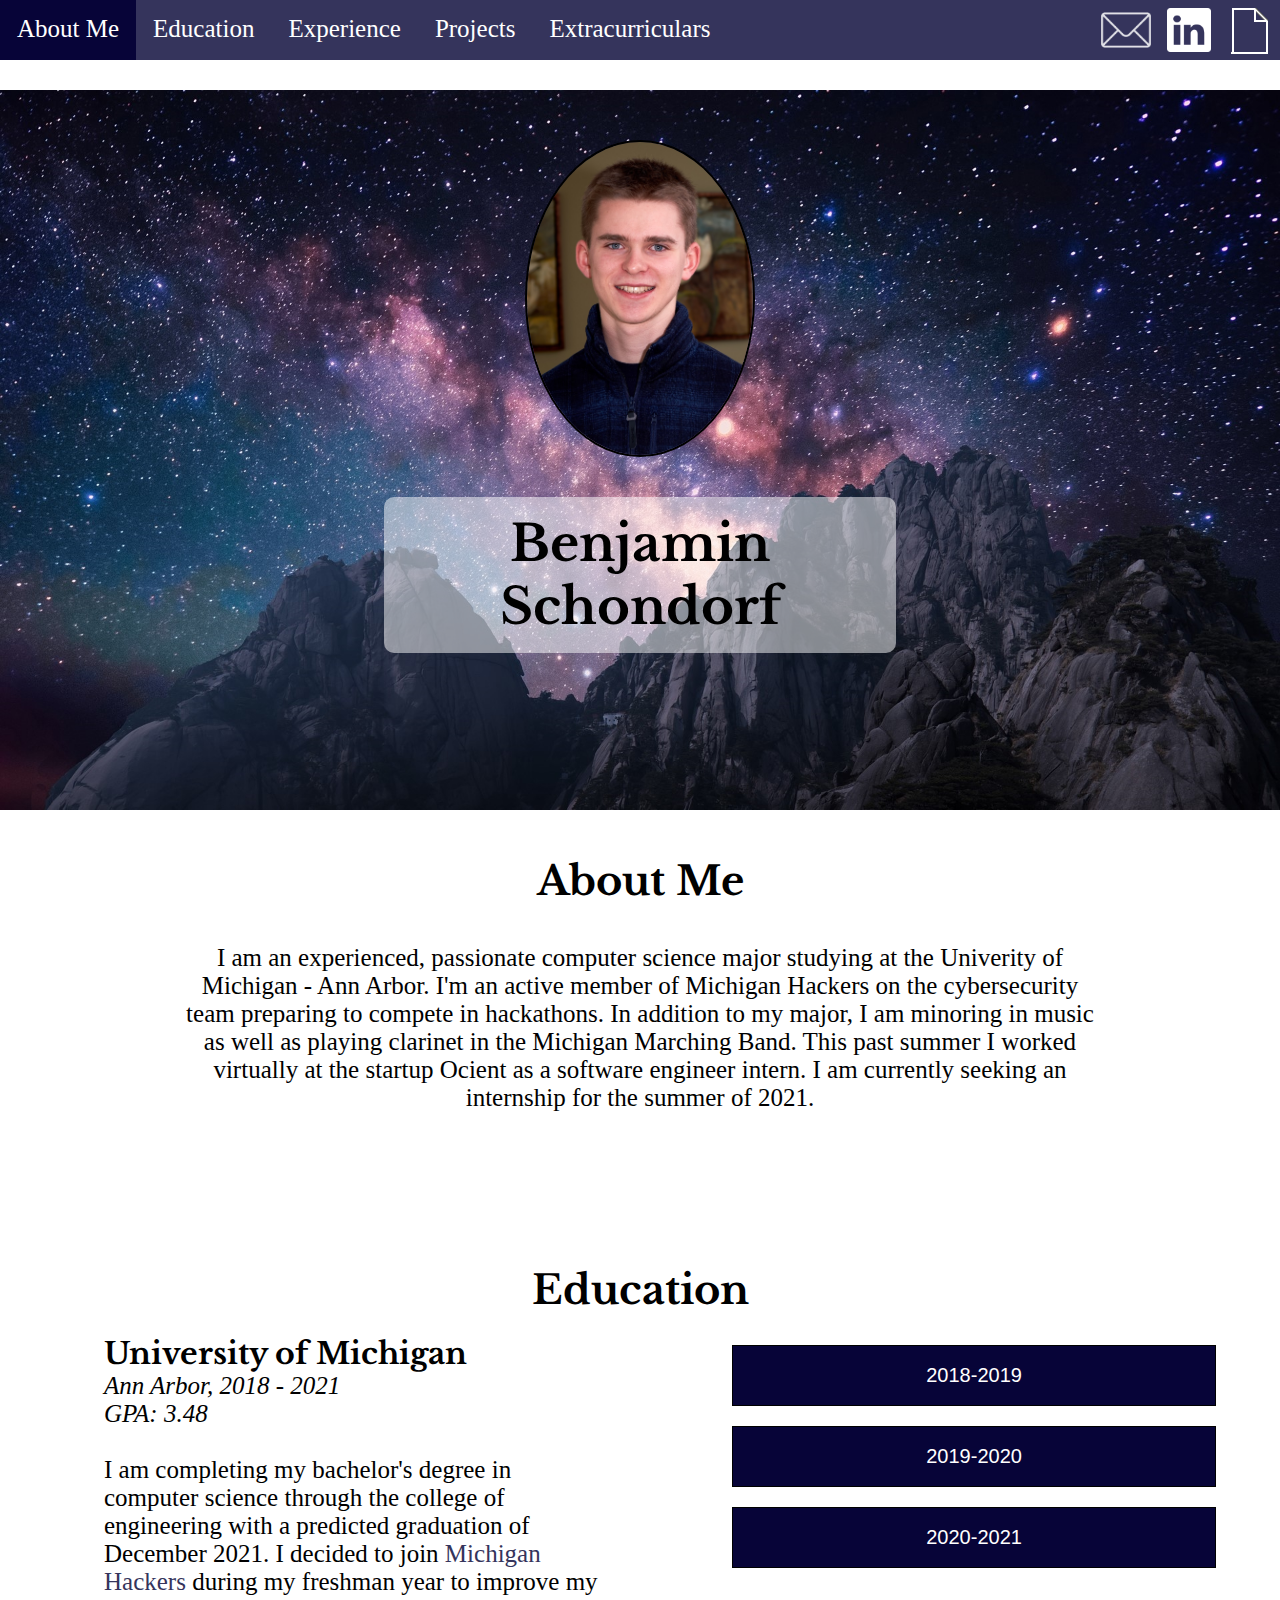
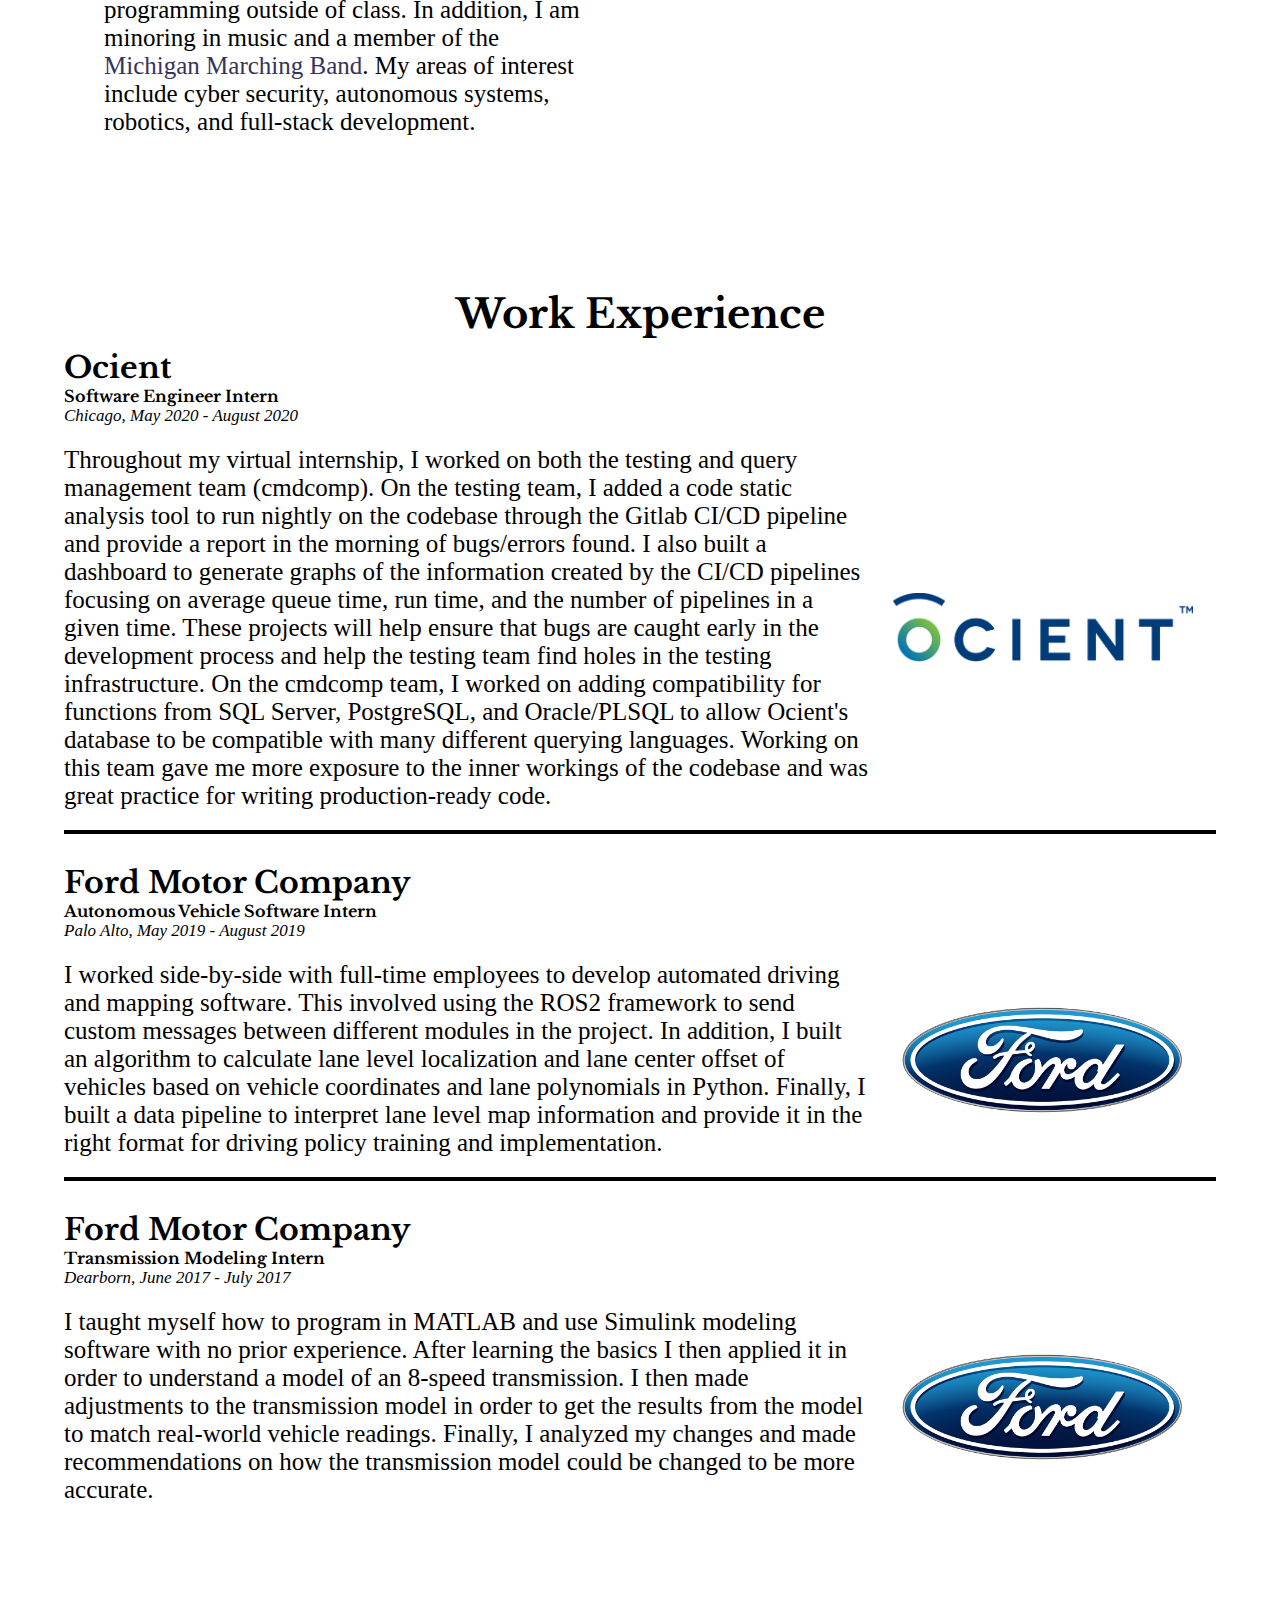
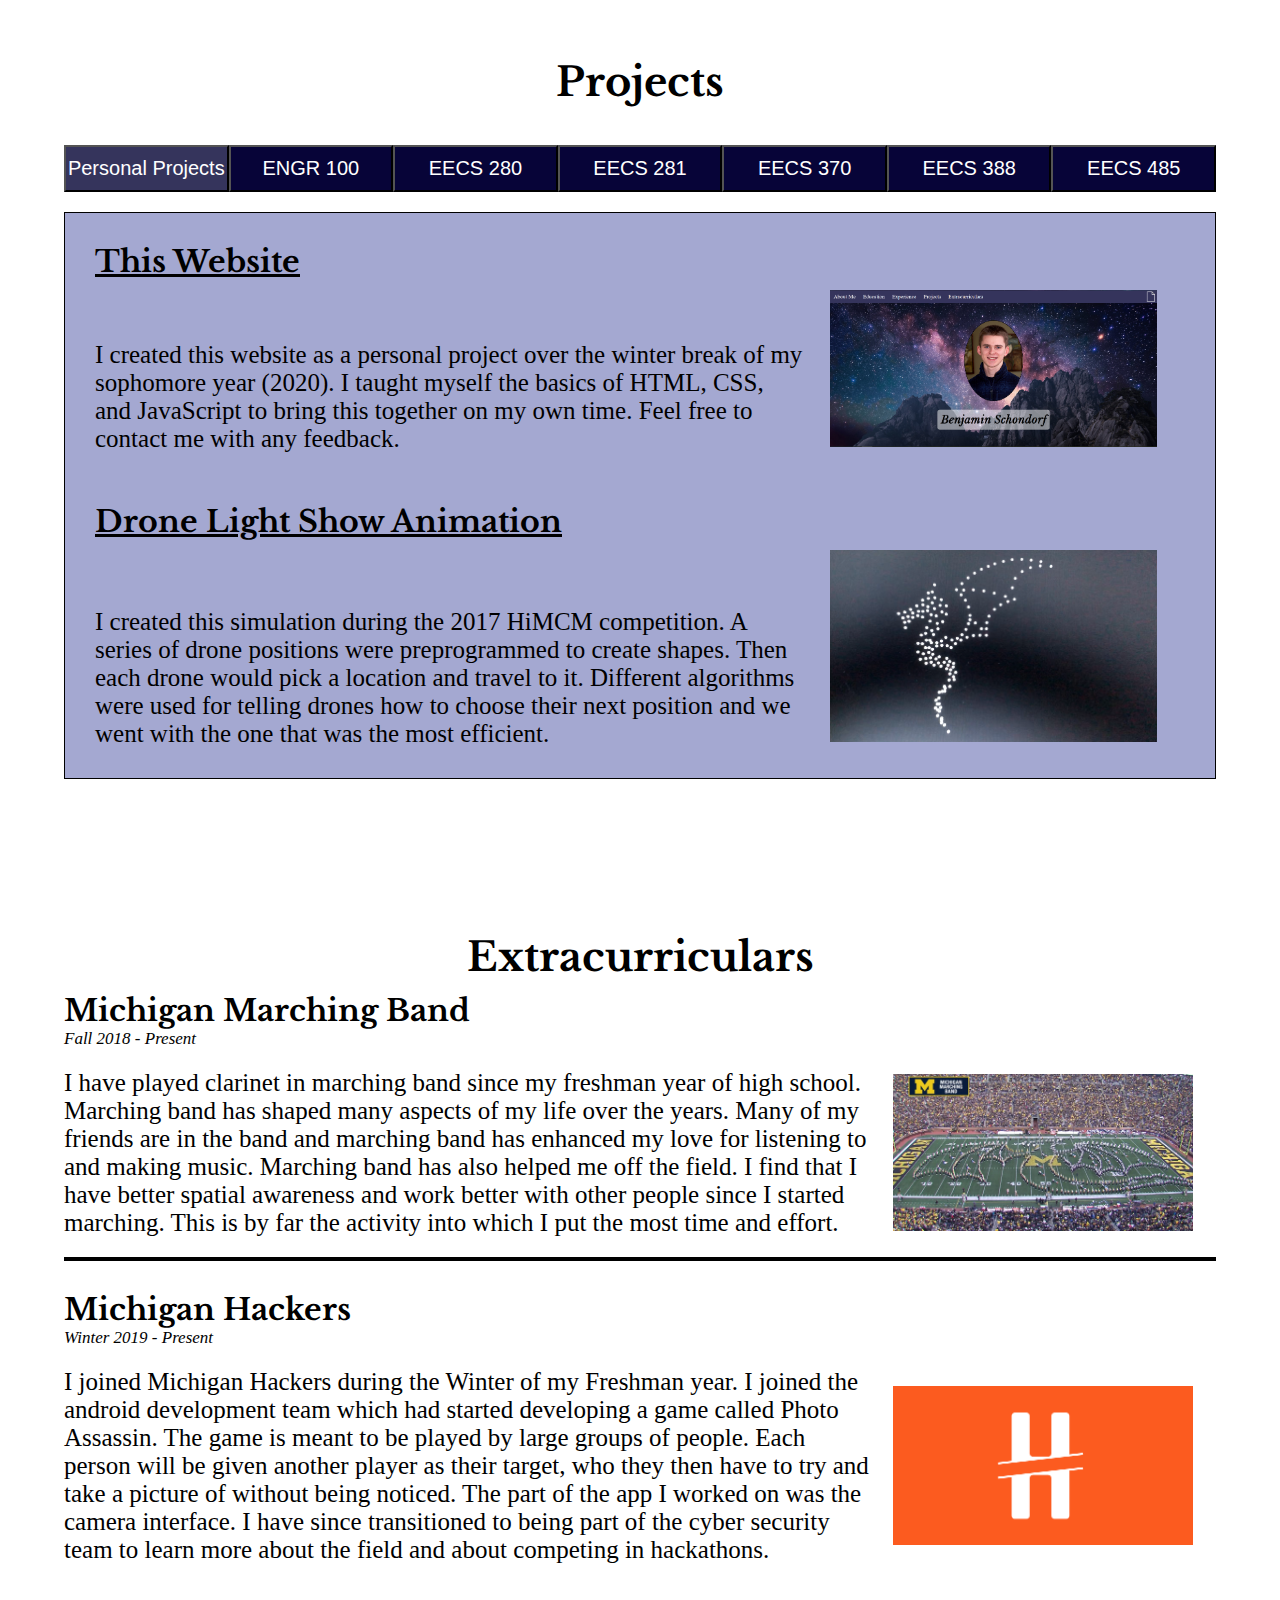
==== index.html @ 4678fe5a "Website as of 2/8/21" ====
<!DOCTYPE html>
<html>

<head>
    <meta charset="utf-8">
    <title>Benjamin Schondorf</title>
    <link rel="stylesheet" href="style1.css">
</head>

<body>
    <ul class="navbar">
        <a class="tab" href="#aboutme">About Me</a>
        <a class="tab" href="#education">Education</li>
        <a class="tab" href="#experience">Experience</a>
        <a class="tab" href="#projects">Projects</a>
        <a class="tab" href="#extracurriculars">Extracurriculars</a>
        <a href="resources/Resume Winter 2020.pdf">
            <img id="resume" class="tab" src="resources/paper_icon_white.png" alt="resume">
        </a>
        <a href="https://www.linkedin.com/in/benjamin-schondorf/">
            <img id="linkedin" class="tab" src="resources/linkedin_logo.png" alt="LinkedIn">
        </a>
        <a href="mailto:benschondorf@gmail.com">
            <img id="email" class="tab" src="resources/email_logo.png" alt="Email">
        </a>
    </ul>

    <div class="header">
        <img class="headshot" src="resources/headshot1.jpg" alt="headshot">
        <h1 class="name"> Benjamin Schondorf </h1>
    </div>

    <a name="aboutme"></a>
    <div class="content">
        <div class="aboutme">
            <h1>About Me</h1>
            <br>
            <p>
                I am an experienced, passionate computer science major studying at the Univerity of Michigan - Ann Arbor. I'm an active member of Michigan Hackers on the cybersecurity team preparing to compete in hackathons. In addition to my major, I am minoring in
                music as well as playing clarinet in the Michigan Marching Band. This past summer I worked virtually at the startup Ocient as a software engineer intern. I am currently seeking an internship for the summer of 2021.
            </p>
        </div>
    </div>

    <a name="education"></a>
    <div class="content">
        <div class="education">
            <h1>Education</h1>

            <div class="edu_split left">
                <div class="school">
                    <div class="school_header">
                        <h2>University of Michigan</h2>
                        <div class="school_info">
                            <i>Ann Arbor, 2018 - 2021</i><br>
                            <i>GPA: 3.48</i>
                        </div>
                    </div>
                    <br>
                    <p>
                        I am completing my bachelor's degree in computer science through the college of engineering with a predicted graduation of December 2021. I decided to join <a class="text_link" href="#extracurriculars">Michigan Hackers</a> during
                        my freshman year to improve my programming outside of class. In addition, I am minoring in music and a member of the <a class="text_link" href="#extracurriculars">Michigan Marching Band</a>. My areas of interest include cyber security,
                        autonomous systems, robotics, and full-stack development.
                    </p>
                </div>
            </div>

            <div class="edu_split right">
                <button class="collapsible_vert" style="margin-top: 0;" onclick="openProject(event, '2018-2019', 'collapsible_vert', 'school_dropdown')">2018-2019</button>
                <div class=" school_dropdown" id="2018-2019">
                    <div class="subtitle" style="margin-top: 0;">
                        Fall 2018
                    </div>

                    <ul class="bullets">
                        <li>Self-Driving Cars, Drones, and Beyond: An Intro to Autonomous Electronic Systems (ENGR 100) </li>
                        <li>Differential Equations (Math 216)</li>
                        <li>General Physics I (PHYSICS 140)</li>
                        <li>Campus Band (ENS 346)</li>
                        <li>Marching Band (ENS 348)</li>
                    </ul>

                    <div class="subtitle">
                        Winter 2019
                    </div>

                    <ul class="bullets">
                        <li>Introduction to Computer and Programming (ENGR 101)</li>
                        <li>General Chemistry (CHEM 130)</li>
                        <li>Discrete Mathematics (EECS 203)</li>
                        <li>The History of the Arab-Israeli Conflict (HISTORY 244)</li>
                        <li>Entrepreneurship Hour (ENTR 407)</li>
                    </ul>

                </div>

                <button class="collapsible_vert" onclick="openProject(event, '2019-2020', 'collapsible_vert', 'school_dropdown')">2019-2020</button>
                <div class="school_dropdown" id="2019-2020">
                    <div class="subtitle" style="margin-top: 0;">
                        Fall 2019
                    </div>

                    <ul class="bullets">
                        <li>Programming and Intro Data Structures (EECS 280)</li>
                        <li>Entrepreneurship Hour (ENTR 407)</li>
                        <li>General Physics II (PHYSICS 240)</li>
                        <li>Introduction to Statistics and Data Analysis (STATS 250)</li>
                        <li>Marching Band (ENS 348)</li>
                    </ul>
                    <br>
                    <div class="subtitle">
                        Winter 2020
                    </div>

                    <ul class="bullets">
                        <li>Data Structures and Algorithms (EECS 281)</li>
                        <li>Introduction to Computer Organization (EECS 370)</li>
                        <li>Technical Communications (TCHNCLCM 300) </li>
                        <li>History of Music (MUSICOL 346)</li>
                        <li>Campus Band (ENS 346)</li>
                    </ul>

                </div>

                <button class="collapsible_vert" onclick="openProject(event, '2020-2021', 'collapsible_vert', 'school_dropdown')">2020-2021</button>
                <div class="school_dropdown" id="2020-2021">
                    <div class="subtitle" style="margin-top: 0;">
                        Fall 2020
                    </div>

                    <ul class="bullets">
                        <li>Foundations of Computer Science (EECS 376)</li>
                        <li>Introduction to Computer Security (EECS 388)</li>
                        <li>Web Systems (EECS 485)</li>
                        <li>Linear Algebra (MATH 214)</li>
                    </ul>
                    <br>
                    <div class="subtitle">
                        Winter 2021
                    </div>

                    <ul class="bullets">
                        <li>Software Engineering (EECS 481)</li>
                        <li>Introduction to Operating Systems (EECS 482)</li>
                        <li>Introduction to Statistical Computing (STATS 306)</li>
                        <li>Contemporary Moral Problems (PHIL 355)</li>
                    </ul>

                </div>
            </div>
        </div>
    </div>

    <a name="experience"></a>
    <div class="content">
        <div class="experience">
            <h1>Work Experience</h1>
        </div>

        <div class="exp_section" style="margin-top: 0px;">
            <div class="exp_heading">
                <h2>Ocient</h2>
                <h3>Software Engineer Intern</h3>
                <div class="location"><i>Chicago, May 2020 - August 2020</i></div>
            </div>
            <div class="exp_body">
                <div class="exp_split left">
                    Throughout my virtual internship, I worked on both the testing and query management team (cmdcomp). On the testing team, I added a code static analysis tool to run nightly on the codebase through the Gitlab CI/CD pipeline and provide a report in the morning
                    of bugs/errors found. I also built a dashboard to generate graphs of the information created by the CI/CD pipelines focusing on average queue time, run time, and the number of pipelines in a given time. These projects will help ensure
                    that bugs are caught early in the development process and help the testing team find holes in the testing infrastructure. On the cmdcomp team, I worked on adding compatibility for functions from SQL Server, PostgreSQL, and Oracle/PLSQL
                    to allow Ocient's database to be compatible with many different querying languages. Working on this team gave me more exposure to the inner workings of the codebase and was great practice for writing production-ready code.
                </div>
                <div class="exp_split right">
                    <img class="logo" src="resources/Ocient-logo.png" alt="Ocient Logo">
                </div>
            </div>
        </div>

        <div class="line"></div>

        <div class="exp_section">
            <div class="exp_heading">
                <h2>Ford Motor Company</h2>
                <h3>Autonomous Vehicle Software Intern</h3>
                <div class="location"><i>Palo Alto, May 2019 - August 2019</i></div>
            </div>
            <div class="exp_body">
                <div class="exp_split left">
                    I worked side-by-side with full-time employees to develop automated driving and mapping software. This involved using the ROS2 framework to send custom messages between different modules in the project. In addition, I built an algorithm to calculate
                    lane level localization and lane center offset of vehicles based on vehicle coordinates and lane polynomials in Python. Finally, I built a data pipeline to interpret lane level map information and provide it in the right format for
                    driving policy training and implementation.
                </div>
                <div class="exp_split right">
                    <img class="logo" src="resources/Ford_logo.png" alt="Ford Logo">
                </div>
            </div>
        </div>

        <div class="line"></div>

        <div class="exp_section">
            <div class="exp_heading">
                <h2>Ford Motor Company</h2>
                <h3>Transmission Modeling Intern</h3>
                <div class="location"><i>Dearborn,
                June 2017 - July 2017</i></div>
            </div>
            <div class="exp_body">
                <div class="exp_split left">
                    I taught myself how to program in MATLAB and use Simulink modeling software with no prior experience. After learning the basics I then applied it in order to understand a model of an 8-speed transmission. I then made adjustments to the transmission model in order to get the results from the model to match real-world vehicle readings. Finally, I analyzed my changes and made recommendations on how the transmission model could be changed to be more accurate.
                    <br>

                </div>
                <div class="exp_split right"><img class="logo" src="resources/Ford_logo.png" alt="Ford Logo"></div>
            </div>
        </div>
    </div>
    </div>
    <a name="projects"></a>
    <div class="content" style="text-align: center;">
        <div class="proj_header">
            <h1>Projects</h1>
            <br>

        </div>

        <div class="projects">
            <div class="navbar" id="proj_bar">
                <button class="collapsible_hor active" onclick="openProject(event, 'personal', 'collapsible_hor', 'proj_dropdown')">Personal Projects</button>
                <button class="collapsible_hor" onclick="openProject(event, '100', 'collapsible_hor' , 'proj_dropdown')">ENGR 100</button>
                <button class="collapsible_hor" onclick="openProject(event, '280', 'collapsible_hor' , 'proj_dropdown')">EECS 280</button>
                <button class="collapsible_hor" onclick="openProject(event, '281', 'collapsible_hor' , 'proj_dropdown')">EECS 281</button>
                <button class="collapsible_hor" onclick="openProject(event, '370', 'collapsible_hor' , 'proj_dropdown')">EECS 370</button>
                <button class="collapsible_hor" onclick="openProject(event, '388', 'collapsible_hor' , 'proj_dropdown')">EECS 388</button>
                <button class="collapsible_hor" onclick="openProject(event, '485', 'collapsible_hor' , 'proj_dropdown')">EECS 485</button>
            </div>

            <div class="proj_dropdown " id="personal" style="display: flex;">
                <div class="proj_body" style="margin-top: 0px;">
                    <div class="proj_name">
                        <h2>This Website</h2>
                    </div>

                    <div class="proj_split  left">
                        <p>
                            I created this website as a personal project over the winter break of my sophomore year (2020). I taught myself the basics of HTML, CSS, and JavaScript to bring this together on my own time. Feel free to contact me with any feedback.
                        </p>
                    </div>
                    <div class="proj_split right">
                        <img class="proj_pictures" src="resources/Home_picture.PNG" alt="Website Picture">
                    </div>
                </div>



                <div class="proj_body">
                    <h2>Drone Light Show Animation</h2>

                    <div class="proj_split  left">
                        <p>
                            I created this simulation during the 2017 HiMCM competition. A series of drone positions were preprogrammed to create shapes. Then each drone would pick a location and travel to it. Different algorithms were used for telling drones how to choose their
                            next position and we went with the one that was the most efficient.
                        </p>
                    </div>
                    <div class="proj_split right">
                        <img class="proj_pictures" src="resources/drone_animation.png" alt="Drone Simulation Picture">
                    </div>
                    <br>
                </div>
            </div>
            <div class="proj_dropdown " id="100">
                <h2 class="class_name">An Intro to Autonomous Electronic Systems</h2>
                <div class="proj_body" style="margin-top: 0px;">
                    <div class="proj_name">
                        <h2>Autonomous Drone Navigation</h2>
                    </div>
                    <div class="proj_split  left">
                        <p>
                            The main project for my ENGR 100 class which consisted of making a drone navigate through a short obstacle course autonomously. The drone used one ultrasonic and four lidar sensors. The drone came with basic obstacle avoidance which would avoid objects
                            when it got close to them. To complete the course I added filters to the sensor signals, a PID controller to the controls, and a vehicle navigation algorithm.
                        </p>
                    </div>
                    <div class="proj_split right">
                        <img class="proj_pictures" src="resources/drone_pic.JPG" alt="Drone Picture">
                    </div>
                </div>
            </div>

            <div class="proj_dropdown " id="280">
                <h2 class="class_name">Programming and Intro Data Structures</h2>
                <div class="proj_body" style="margin-top: 0px;">
                    <div class="proj_name">
                        <h2>Statistics Calculator</h2>
                    </div>
                    <div class="proj_split  left">
                        <p>
                            This project would take in a file of data values as input. Then the user would specify what part of the document they want the statistics calculated for. Finally, the program would calculate and print the statistics such as mean, median, mode, standard
                            deviation, and quartiles.
                        </p>
                    </div>
                    <div class="proj_split right">
                        <img class="proj_pictures" src="resources/statistics_picture.png" alt="Statistics Picture">
                    </div>
                </div>

                <div class="proj_body">
                    <div class="proj_name">
                        <h2>Image Resizing</h2>
                    </div>
                    <div class="proj_split  left">
                        <p>
                            The purpose of this project was to resize an inputted image to specified dimensions using a technique called seam carving. Seam carving works by finding and removing “seams” in the image that pass through the least important pixels. After having reduced
                            the image to the right dimensions, the program would save the resized versions to a new file with the dimensions in the file name.
                        </p>
                    </div>
                    <div class="proj_split right">
                        <img class="proj_pictures" src="resources/seam_carving_picture.png" alt="Seam Carving Picture">
                    </div>
                </div>

                <div class="proj_body">
                    <div class="proj_name">
                        <h2>Euchre Simulator</h2>
                    </div>
                    <div class="proj_split  left">
                        <p>
                            This project consisted of simulating a game of euchre with both computer players and human players. This included, deck shuffling, dealing, playing tricks, scoring, and the computer's strategy. Computer players used a simple strategy that didn't take
                            into account other players' cards, only taking into account the suit that was led. Human players were informed of the board state and asked for input for every decision.
                        </p>
                    </div>
                    <div class="proj_split right">
                        <img class="proj_pictures" src="resources/euchre_picture.jpg" alt="Euchre Picture">
                    </div>
                </div>

                <div class="proj_body">
                    <div class="proj_name">
                        <h2>HTTP Requests</h2>
                    </div>
                    <div class="proj_split  left">
                        <p>
                            For this project, a file containing a specific HTTP request is read into the program. Then the program interprets the request and performs the necessary action. This project focused on adding people to a queue. GET, POST, and DELETE requests were used
                            to change the queue and see who was currently waiting.
                        </p>
                    </div>
                    <div class="proj_split right">
                        <img class="proj_pictures" src="resources/http-requests.png" alt="HTTP Picture">
                    </div>
                </div>

                <div class="proj_body">
                    <div class="proj_name">
                        <h2>Post Classification</h2>
                    </div>
                    <div class="proj_split  left">
                        <p>
                            This project used machine learning methods to classify the topic questions posted in an online forum. The classification method used was a simpler version of the "Multi-Variate Bernoulli Naive Bayes Classifier". The classifier was trained using already
                            classified posts and then was used to determine the most likely topic for unclassified posts.
                        </p>
                    </div>
                    <div class="proj_split right">
                        <img class="proj_pictures" src="resources/post_classification.png" alt="Speech Classification Picture">
                    </div>
                </div>
            </div>

            <div class="proj_dropdown " id="281">
                <h2 class="class_name">Data Structures and Algorithms</h2>
                <div class="proj_body" style="margin-top: 0px;">
                    <div class="proj_name">
                        <h2>Puzzle Solver</h2>
                    </div>
                    <div class="proj_split  left">
                        <p>
                            This project is a puzzle solver in which a map is read in from a file and the program attempts to determine the moves to solve it or classify it as unsolvable. The map contains the starting position, goal, open space, walls, buttons, doors, and traps.
                            Buttons are used to unlock their corresponding door, and traps close all doors. The solver works by making a list of all possible moves and linking them together until one gets to the goal.
                        </p>
                    </div>
                    <div class="proj_split right">
                        <img class="proj_pictures" src="resources/maze_picture.jpg" alt="Maze Picture">
                    </div>
                </div>

                <div class="proj_body">
                    <div class="proj_name">
                        <h2>Stocks on Stocks on Stocks</h2>
                    </div>
                    <div class="proj_split  left">
                        <p>
                            In this project, I built a simulation of a stock market, with buyers and sellers posting orders into the market and automatically being paired when there is a match. In this simulation, orders were constrained to limit orders, and orders with earlier
                            timestamps were selected in case of a tie. Orders were read using the command line and consisted of timestamp, trader id, stock id, buy/sell intent, price limit, and quantity.
                        </p>
                    </div>
                    <div class="proj_split right">
                        <img class="proj_pictures" src="resources/Stocks-Up.jpg" alt="Stock Market Picture">
                    </div>
                </div>

                <div class="proj_body">
                    <div class="proj_name">
                        <h2>SillyQL</h2>
                    </div>
                    <div class="proj_split  left">
                        <p>
                            In this project, I built a database that could receive queries from the user, and successfully execute them in the database. This database supported the commands: CREATE, INSERT INTO, DELETE FROM, GENERATE INDEX, PRINT, JOIN, REMOVE, and QUIT. The program
                            would parse valid commands from the command line, do the corresponding operation on the database before printing out a descriptive message of its actions back to the command line.
                        </p>
                    </div>
                    <div class="proj_split right">
                        <img class="proj_pictures" src="resources/SQL-database.jpg" alt="SQL Picture">
                    </div>
                </div>

                <div class="proj_body">
                    <div class="proj_name">
                        <h2>Drone Delivery</h2>
                    </div>
                    <div class="proj_split  left">
                        <p>
                            This project was based around creating a company that handled on-campus delivery at universities using drones and is similar to the traveling salesman problem. First, coordinates are read in that specify the locations where drones can pick-up and drop-off
                            packages. Then the program figures out the fastest way to visit every location on campus once and then returning to its starting location. To solve this problem, I first generated a starting path with a Nearest Insertion algorithm.
                            Then to get closer to the best solution, I used a branch-and-bound recursive algorithm that used Prim's algorithms to determine if a branch was promising.
                        </p>
                    </div>
                    <div class="proj_split right">
                        <img class="proj_pictures" src="resources/Drone_delivery.jpeg" alt="Drone Picture">
                    </div>
                </div>
            </div>

            <div class="proj_dropdown " id="370">
                <h2 class="class_name">Introduction to Computer Organization</h2>
                <div class="proj_body" style="margin-top: 0px;">
                    <div class="proj_name">
                        <h2>LC-2K Assembler and Simulator</h2>
                    </div>
                    <div class="proj_split  left">
                        <p>
                            The project was split into three separate parts. First I built a single cycle assembler to convert LC-2K assembly code to machine code. Next, I created a program that could simulate any valid LC-2K machine code program. Finally, I wrote a program in assembly
                            that could multiply two numbers together and used the program in conjunction with the simulator.
                        </p>
                    </div>
                    <div class="proj_split right">
                        <img class="proj_pictures" src="resources/code_hiarchy_picture.jpg" alt="Code Picture">
                    </div>
                </div>

                <div class="proj_body">
                    <div class="proj_name">
                        <h2>LC-2K Assembler and Linker</h2>
                    </div>
                    <div class="proj_split  left">
                        <p>
                            The assembler part of this project builds on the one I made in project 1. I mainly added compatibility for the assembler to work with global variables and got it to output an object file that could be used by the linker in the next part of the project.
                            Once finished I then built a linker that could combine multiple object files into an executable machine code file. Finally, I wrote an assembly function that calculated combinations using recursion which was compiled with my
                            assembler and linker to be joined with a main file to be executed.
                        </p>
                    </div>
                    <div class="proj_split right">
                        <img class="proj_pictures" src="resources/linker.png" alt="Linker Picture">
                    </div>
                </div>

                <div class="proj_body">
                    <div class="proj_name">
                        <h2>LC-2K Pipeline Assembler</h2>
                    </div>
                    <div class="proj_split  left">
                        <p>
                            This project focused on modifying project 1's assembler to work as a pipeline instead of a single cycle assembler. My implementation used a class of pipeline registers that kept track of information in each stage of the pipeline between cycles. To handle
                            data hazards, I implemented internal forwarding and, to handle control hazards used a detect-and-stall method.
                        </p>
                    </div>
                    <div class="proj_split right">
                        <img class="proj_pictures" src="resources/pipeline.jpg" alt="Linker Picture">
                    </div>
                </div>

                <div class="proj_body">
                    <div class="proj_name">
                        <h2>Cache Simulator</h2>
                    </div>
                    <div class="proj_split  left">
                        <p>
                            In this project, I added onto my simulator created in project 1 to implement a cache that is used whenever there is a read or write to memory. The caches block size, the number of sets, and blocks per set where specified in the command line arguments
                            for each run of the program. This means the simulator needs to be made in such a way that it would work with any of a fully associative cache, a direct-mapping cache, or a set-associative cache.
                        </p>
                    </div>
                    <div class="proj_split right">
                        <img class="proj_pictures" src="resources/caching.png" alt="Linker Picture">
                    </div>
                </div>
            </div>

            <div class="proj_dropdown " id="388">
                <h2 class="class_name">Introduction to Computer Security</h2>
                <div class="proj_body" style="margin-top: 0px;">
                    <div class="proj_name">
                        <h2>Vulnerable Applications of Cryptography</h2>
                    </div>

                    <div class="proj_split  left">
                        <p>
                            In this project, I performed multiple different attacks inspired by problems found in many real-world implementations such as Length Extension, Hashing Collisions, Frequency Analysis, RSA Signature Forgery, and Padding Oracle Attacks. The most interesting and complex problem was writing the program to execute the Padding Oracle Attack. I was given an encrypted message along with a URL that took an encrypted message and returned it if the message was valid or specified which error occurred (invalid mac or invalid padding). Using the information from the URL's responses, I built a program to decode the encrypted message bit by bit, using a padding oracle attack.
                        </p>
                    </div>
                    <div class="proj_split right">
                        <img class="proj_pictures" src="resources/hash_collision.png" alt="hash collision image">
                    </div>
                </div>

                <div class="proj_body">
                    <h2>Attacking Insecure Website</h2>

                    <div class="proj_split  left">
                        <p>
                            This project focused on exploiting common types of vulnerabilities in insecure websites, specifically SQL injection, cross-site scripting (XSS), and cross-site request forgery (CSRF). Each attack had multiple levels of defense that needed to be broken, with each level increasing in difficulty and requiring a different approach. The website provided for the project included a login field, along with a search bar to search a database and a history bar of recent searches. The SQL injection was performed on the login part of the site and had defenses that included escaping quotes in the user input and applying a hash function to the password field. The XSS attack was executed in the search bar, and its defenses included removing the word script, common HTML tags, and some types of punctuation. The CSRF attack involved building a URL that would log the current user into an attacker's account on the insecure website when visited.
                        </p>
                    </div>
                    <div class="proj_split right">
                        <img class="proj_pictures" src="resources/sql-injection-attack.jpg" alt="sql injection image">
                    </div>
                    <br>
                </div>

                <div class="proj_body">
                    <h2>Analyzing and Attacking Networks</h2>

                    <div class="proj_split  left">
                        <p>
                            This project focused on the vulnerabilities of network communication and had three parts. The first part consisted of analyzing network traffic data in Wireshark to determine what type of devices were communicating on the network. Part two involved writing a program in Go to read network traffic data to search for IP and MAC addresses exhibiting sketchy behavior. Such behavior included sending many more SYN packets than SYN+ACK packets or sending many unsolicited ARP replies. Part three of the project was to write a program to execute a man in the middle attack in GO. This included intercepting and spoofing DNS requests to a bank server from the client towards my IP. I also acted as an HTTP proxy, relaying the client's request to the bank's server and sending responses back. The twist in the project was to intercept all credentials/cookies sent by the client, in addition to changing any money transfer request to be sent to my bank account without alerting the client.
                        </p>
                    </div>
                    <div class="proj_split right">
                        <img class="proj_pictures" src="resources/mitm_attack.jpg" alt="man in the middle attack image">
                    </div>
                    <br>
                </div>

                <div class="proj_body">
                    <h2>Control-flow Hijacking</h2>

                    <div class="proj_split  left">
                        <p>
                            In this project, I performed buffer-overflow attacks on seven vulnerable C programs. Each program required various techniques to cause the overflow, with each one increasing in difficulty. For the more advanced overflows, I had to open a bash shell as admin. Some of the defenses used by the programs include Data Execution Prevention (DEP), Address Space Layout Randomization (ASLR), and stack canaries. Some techniques I used to overcome these defenses include NOP sleds, return-to-libc, and return-oriented programming.
                        </p>
                    </div>
                    <div class="proj_split right">
                        <img class="proj_pictures" src="resources/buffer_overflow.png" alt="buffer-overflow image" style="padding-left: 80px; padding-right: 80px;">
                    </div>
                    <br>
                </div>

                <div class="proj_body">
                    <h2>Digital Forensics Analysis</h2>

                    <div class="proj_split  left">
                        <p>
                            The final and most enjoyable project in this course involved using digital forensics to look into an individual's hard drive and related websites to writing a report about whether the suspect committed a crime. To complete the project, I was responsible for finding tokens (ex. #token-ThisIsAToken) hidden in the hard drive and websites. To accomplish this task, I had to use many of the cryptographic skills I learned about in the course, include steganography, ciphers, buffer-overflow, cross-site scripting, brute force password hacking, and an understanding of the Linux environment. The most interesting part of the project involved signing a secret message with the private key found on the hard drive and sending it as a query to a server. Also, the user agent of the request had to be found in a steganographic image inside the hard drive. Solving this puzzle gave me the URL of a secret messaging board on Tor that the suspected criminal was known to use. Getting to this messaging board provided the necessary information to explain in my report which crimes the suspect had committed.
                        </p>
                    </div>
                    <div class="proj_split right">
                        <img class="proj_pictures" src="resources/digital_forensics.jpg" alt="digital forensics image">
                    </div>
                    <br>
                </div>
                
            </div>

            <div class="proj_dropdown " id="485">
                <h2 class="class_name">Web Systems</h2>
                <div class="proj_body" style="margin-top: 0px;">
                    <div class="proj_name">
                        <h2>Templated Static Site Generator</h2>
                    </div>

                    <div class="proj_split  left">
                        <p>
                            This project consisted of creating an Instagram clone with a templated static site generator. I learned how to use HTML, CSS, templates, Python, and basic shell scripts. The first part of the project involved making the HTML templates using the jinja framework. The next step was to add CSS and generate the JSON data for the templates. Finally, I used Python to retrieve data from the JSON files to populate the templates and generate the HTML to send to the client. Throughout this and future projects, shell scripts were used to compile and run all the necessary files to host the site locally.
                        </p>
                    </div>
                    <div class="proj_split right">
                        <img class="proj_pictures" src="resources/static_site_generator.png" alt="static site generator image">
                    </div>
                </div>

                <div class="proj_body">
                    <h2>Server-side Dynamic Pages</h2>

                    <div class="proj_split  left">
                        <p>
                            This project transitions the static site generator into a server-side, dynamic version of the Instagram clone. It reused the templates from the previous project and rendered them on demand when a user loads a page. New features include creating, updating, and deleting users, posts, comments, and likes. The most significant change was the introduction of Flask to handle all the server-side functionality. Flask also helped implement sessions to handle account login and connecting to an SQLite database to read/store user information.
                        </p>
                    </div>
                    <div class="proj_split right">
                        <img class="proj_pictures" src="resources/server_side.png" alt="server-side image">
                    </div>
                    <br>
                </div>

                <div class="proj_body">
                    <h2>Client-side Dynamic Pages</h2>

                    <div class="proj_split  left">
                        <p>
                            This final version of the Instagram clone implements it as a client-side dynamic page. Although many parts of the server-side version were able to be reused, a REST API and Javascript were added to handle the client-side components. When anything needed to be modified on the site, the client-side Javascript would make a call to the REST API to update the server-side database, in addition to updating the DOM. By converting the site to be client-side, I was able to implement double click to like, infinite scroll, and allow content to update without refreshing. 
                        </p>
                    </div>
                    <div class="proj_split right">
                        <img class="proj_pictures" src="resources/client_side.jpg" alt="client-side image">
                    </div>
                    <br>
                </div>

                <div class="proj_body">
                    <h2>Map Reduce</h2>

                    <div class="proj_split  left">
                        <p>
                            In this project, I implemented a map-reduce server using python. It was a single machine, multi-process, multi-threaded server that executed user-submitted MapReduce jobs. The project was split up into a Master and Workers. Each worker would receive an executable to run, input directory, and output directory from the master. After completing its task, it would send a message to the master letting it know it was available for more tasks. Also, workers continually sent heartbeat messages to the master so it would know which workers were still online. The master handled all heartbeat messages using a UDP thread and all other messages using a TCP thread. Finally, the master was responsible for reassigning jobs to other workers from workers who had failed.
                        </p>
                    </div>
                    <div class="proj_split right">
                        <img class="proj_pictures" src="resources/mapreduce.jpg" alt="MapReduce image">
                    </div>
                    <br>
                </div>

                <div class="proj_body">
                    <h2>Wikipedia Search Engine</h2>

                    <div class="proj_split  left">
                        <p>
                            In this project, I built a scalable search engine similar in design to a commercial search engine. This search engine implements reverse indexing using MapReduce and PageRank using tf-idf. To create the inverted index table, a MapReduce program was used containing multiple reduction functions. The next step was building a REST API to act as an index server. The server would load the inverted index (calculated beforehand) and PageRank (provided) into memory on startup. Then, whenever the server received a query request, it would calculate the weight score for every document relevant to the query and return them in sorted order. The final part of the project was to create a search interface to act as the front end. The search interface was a server-side dynamic page, sending queries to the index server and using the response to update the page.
                        </p>
                    </div>
                    <div class="proj_split right">
                        <img class="proj_pictures" src="resources/wiki-search-engine.jpg" alt="wikipedia search image">
                    </div>
                    <br>
                </div>
            </div>

        </div>
    </div>
    <a name="extracurriculars"></a>
    <div class="content" style="margin-bottom: 20px;">
        <div class="extracurriculars ">
            <h1>Extracurriculars</h1>
        </div>

        <div class="exp_section" style="margin-top: 0px;">
            <div class="exp_heading">
                <h2>Michigan Marching Band</h2>
                <div class="location"><i>Fall 2018 - Present</i></div>
            </div>
            <div class="exp_body">
                <div class="exp_split left">
                    I have played clarinet in marching band since my freshman year of high school. Marching band has shaped many aspects of my life over the years. Many of my friends are in the band and marching band has enhanced my love for listening to and making music.
                    Marching band has also helped me off the field. I find that I have better spatial awareness and work better with other people since I started marching. This is by far the activity into which I put the most time and effort.
                </div>
                <div class="exp_split right">
                    <img class="logo" src="resources/marching_band.jpg" alt="Marching Band Picture">
                </div>
            </div>
        </div>

        <div class="line"></div>

        <div class="exp_section">
            <div class="exp_heading">
                <h2>Michigan Hackers</h2>
                <div class="location"><i>Winter 2019 - Present</i></div>
            </div>
            <div class="exp_body">
                <div class="exp_split left">
                    I joined Michigan Hackers during the Winter of my Freshman year. I joined the android development team which had started developing a game called Photo Assassin. The game is meant to be played by large groups of people. Each person will be given another
                    player as their target, who they then have to try and take a picture of without being noticed. The part of the app I worked on was the camera interface. I have since transitioned to being part of the cyber security team to learn more
                    about the field and about competing in hackathons.
                </div>
                <div class="exp_split right">
                    <img class="logo" src="resources/michigan-hackers.png" alt="Michigan Hackers Picture">
                </div>
            </div>
        </div>
    </div>

    <script src="script.js "></script>
</body>

</html>
---- style1.css ----
@import url('https://fonts.googleapis.com/css?family=Libre+Baskerville:400i&display=swap');
    * {
        margin: 0;
        padding: 0;
        box-sizing: border-box;
	}
    
    body {
		background-image: url("resources/space_background.jpg");
		background-position: center center;
		background-repeat: no-repeat;
        background-attachment: fixed;
		background-size: 100% auto;
        font-size: 25px;
	}
    
    .header {
        padding-bottom: 80px;
    }
    
    .headshot {
        border-radius: 50%;
        border: solid black 2px;
        display: block;
        height: 18%;
        width: 18%;
        margin-top: 80px;
        margin-bottom: 40px;
        margin-left: auto;
        margin-right: auto;
    }
    
    h1 {
        font-family: 'Libre Baskerville', serif;
        font-size: 40px;
        text-align: center;
        margin-bottom: 10px;
    }
    
    h2 {
        font-family: 'Libre Baskerville', serif;
        font-size: 30px;
        width: max-content;
    }
    
    h3 {
        font-family: 'Libre Baskerville', serif;
		font-size: 16px;
		width: max-content;
    }
    
    .name {
        background: #CCC5CC;
        background: #ffffff80;
        border-radius: 10px;
        font-size: 50px;
        margin-left: auto;
        margin-right: auto;
        padding: 15px;
        width: 40%;
    }
    
    .navbar {
        list-style-type: none;
        height: min-content;
        overflow: hidden;
        background-color: #35345C;
        position: -webkit-sticky;
        /* Safari */
        position: sticky;
        z-index: 9999;
        top: 0;
    }
    
    .tab {
        float: left;
        height: 60px;
        padding: 15px 17px;
    }
    
    a.tab {
        color: white;
        text-align: center;
        display: block;
        text-decoration: none;
    }
    
    #resume {
        padding: 6px;
        float: right;
        padding-bottom: 0px;
        display: inherit;
        height: 60px;
        width: auto;
    }

    #linkedin {
        padding: 8px;
        float: right;
        display: inherit;
        height: 60px;
        width: auto;
    }

    #email {
        padding: 5px 8px;
        float: right;
        display: inherit;
        height: 60px;
        width: auto;
    }
    
    .tab:hover {
        background-color: rgb(7, 4, 56);
    }
    /* float clearing for IE6 */
    
    * html .clearfix {
        height: 1%;
        overflow: visible;
    }
    /* float clearing for IE7 */
    
    *+html .clearfix {
        min-height: 1%;
    }
    /* float clearing for everyone else */
    
    .clearfix:after {
        clear: both;
        content: ".";
        display: block;
        height: 0;
        visibility: hidden;
        font-size: 0;
    }
    
    .content {
        width: inherit;
        padding: 1% 5%;
        background-color: #CCC5CC;
        background-color: #ffffffB3;
        display: block;
        margin-top: 100px;
        padding-bottom: 40px;
        overflow: hidden;
    }
    
    .aboutme {
        margin-left: auto;
        margin-right: auto;
        width: 80%;
        text-align: center;
    }
    
    .edu_split {
        margin-top: 10px;
        width: 50%;
        height: inherit;
        float: left;
        background: inherit;
    }
    
    .edu_split.right {
        padding-left: 8%;
        margin-top: 20px;
    }
    
    .school {
        margin: 0px 40px;
    }
    
    .school_header {
        width: min-content;
    }

    .text_link{
        text-decoration: none;
        color:#35345C;
    }

    .text_link:hover{
        color: rgb(7, 4, 56); 
    }

    .collapsible_vert.active,
    .collapsible_vert:hover {
        background-color: #35345C;
    }

    .collapsible_vert {
        background-color: #070438;
        color: white;
        cursor: pointer;
        margin-top: 20px;
        padding: 18px;
        width: 100%;
        border: 1px solid black;
        text-align: center;
        outline: none;
        font-size: 20px;
    }

    .school_dropdown {
        padding: 2%;
        margin-left: inherit;
        margin-top: 10px;
        width: 100%;
        display: none;
        border: 1px solid black;
        overflow: hidden;
        background-color: #a4a8d1;
        font-size: 20px;
        display: none;
        flex-direction: column;
    }
    
    .subtitle {
        font-size: 20px;
        margin-top: 3%;
        margin-bottom: 2%;
    }
    
    .bullets {
        list-style-type: square;
        padding-left: 8%;
    }
    
    .line {
        margin: 20px 0px;
        border: 2px solid black;
    }
    
    .exp_section {
        margin-top: 30px;
    }
    
    .exp_heading {
        width: min-content;
        display: table;
    }
    
    .location {
		font-size: 17px;
		width: max-content;
    }
    
    .exp_body {
        clear: both;
		height: max-content;
		width: inherit;
		padding-top: 20px;
		display: flex;
		flex-direction: row;
    }
    
    .exp_split {
        width: 50%;
        height: inherit;
    }
    
    .exp_split.left {
		width: 70%;
    }
    
    .exp_split.right {
		width: 26%;
		margin: auto;
	}
    
    .logo {
		width: 100%;
		display: block;
    }
    
    .proj_header {
        width: 80%;
        margin: 0 auto;
    }
    
    .projects {
        display: flex;
        flex-direction: column;
    }
    
    .navbar#proj_bar {
        width: inherit;
        position: relative;
        overflow: hidden;
        display: flex;
        flex-direction: row;
        /* background: rgb(7, 4, 56);
        border: 2px solid black; */
        background: none;
        z-index: 0;
    }
    
    .collapsible_hor {
        /* float: left; */
        display: inline-block;
        margin-top: 0px;
        padding: 10px 0px;
        /* width: 250px; */
        background: rgb(7, 4, 56);
        color: white;
        cursor: pointer;
        text-align: center;
        font-size: 20px;
        flex: 1;
    }
    
    .collapsible_hor.active,
    .collapsible_hor:hover {
        background: #35345C;
    }
    
    .proj_dropdown {
        display: none;
        margin-top: 20px;
        padding: 30px;
        background: #a4a8d1;
        border: 1px solid black;
        flex-direction: column;
        flex-wrap: wrap;
        overflow: auto;
    }

    .class_name{
        text-align: center;
        margin: 0 auto 20px auto;
        font-size: 40px;
        text-decoration: underline;
    }
    
    .proj_body {
        margin-top: 50px;
        width: inherit;
        text-align: left;
    }
    
    .proj_body h2 {
        text-decoration: underline;
    }
    
    .proj_split {
        margin-top: 10px;
        display: inline-block;
    }
    
    .proj_split.left {
        width: 65%;
    }
    
    .proj_split.right {
        width: 30%;
    }
    
    .proj_pictures {
        width: 100%;
        margin-left: 20px;
        height: auto;
    }
    
    .in_progress {
        margin-top: 30px;
        text-align: center;
    }
    
    .footer {
        margin-top: 100px;
        width: inherit;
        padding: 10px 0;
        text-align: center;
        text-align: left;
        display: block;
        font-size: 15px;
        background: rgb(255, 255, 255, 0.4);
    }
    
    .inner {
        padding: 1% 5%;
        margin: 0 auto;
        font-family: 'Libre Baskerville', serif;
    }
    
    .footer_name {
        text-align: left;
    }
    
    .footer_right {
        float: right;
        text-decoration: none;
    }
    
    .link {
        text-decoration: none;
        color: black;
    }
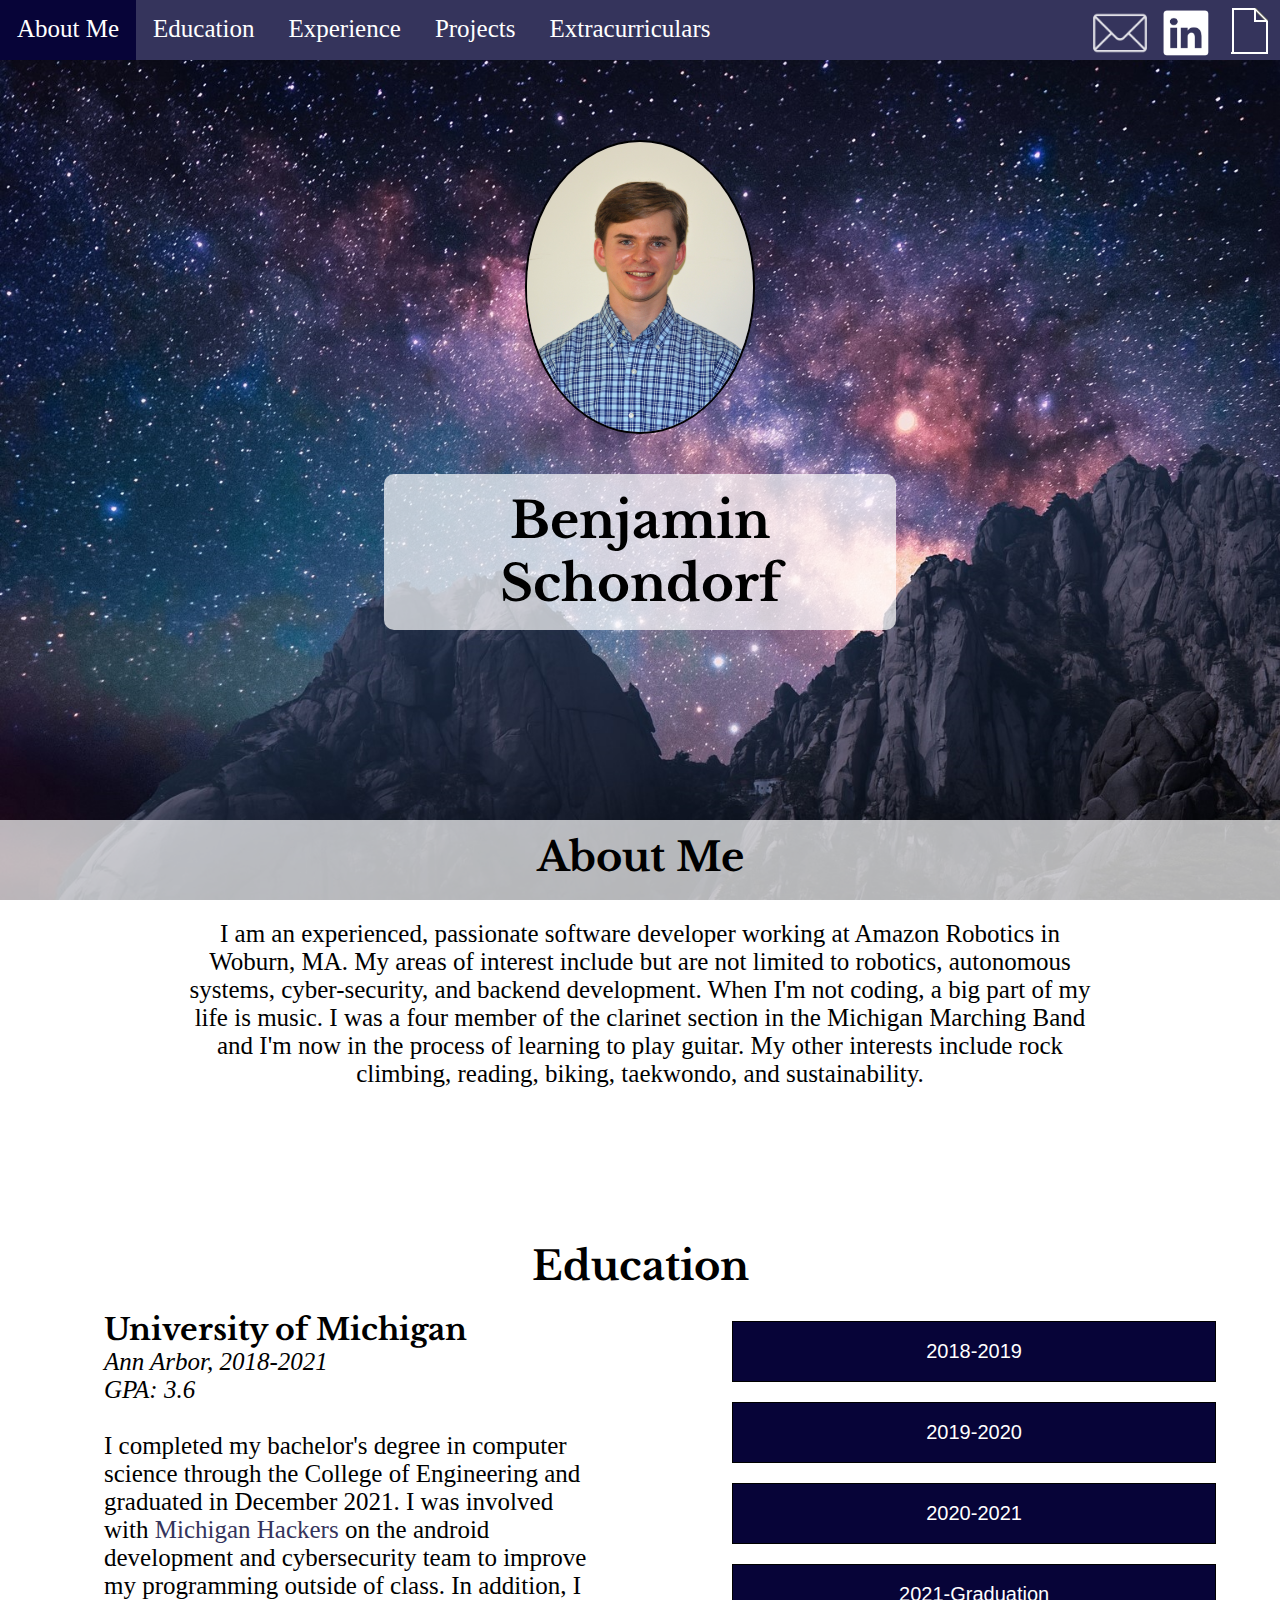
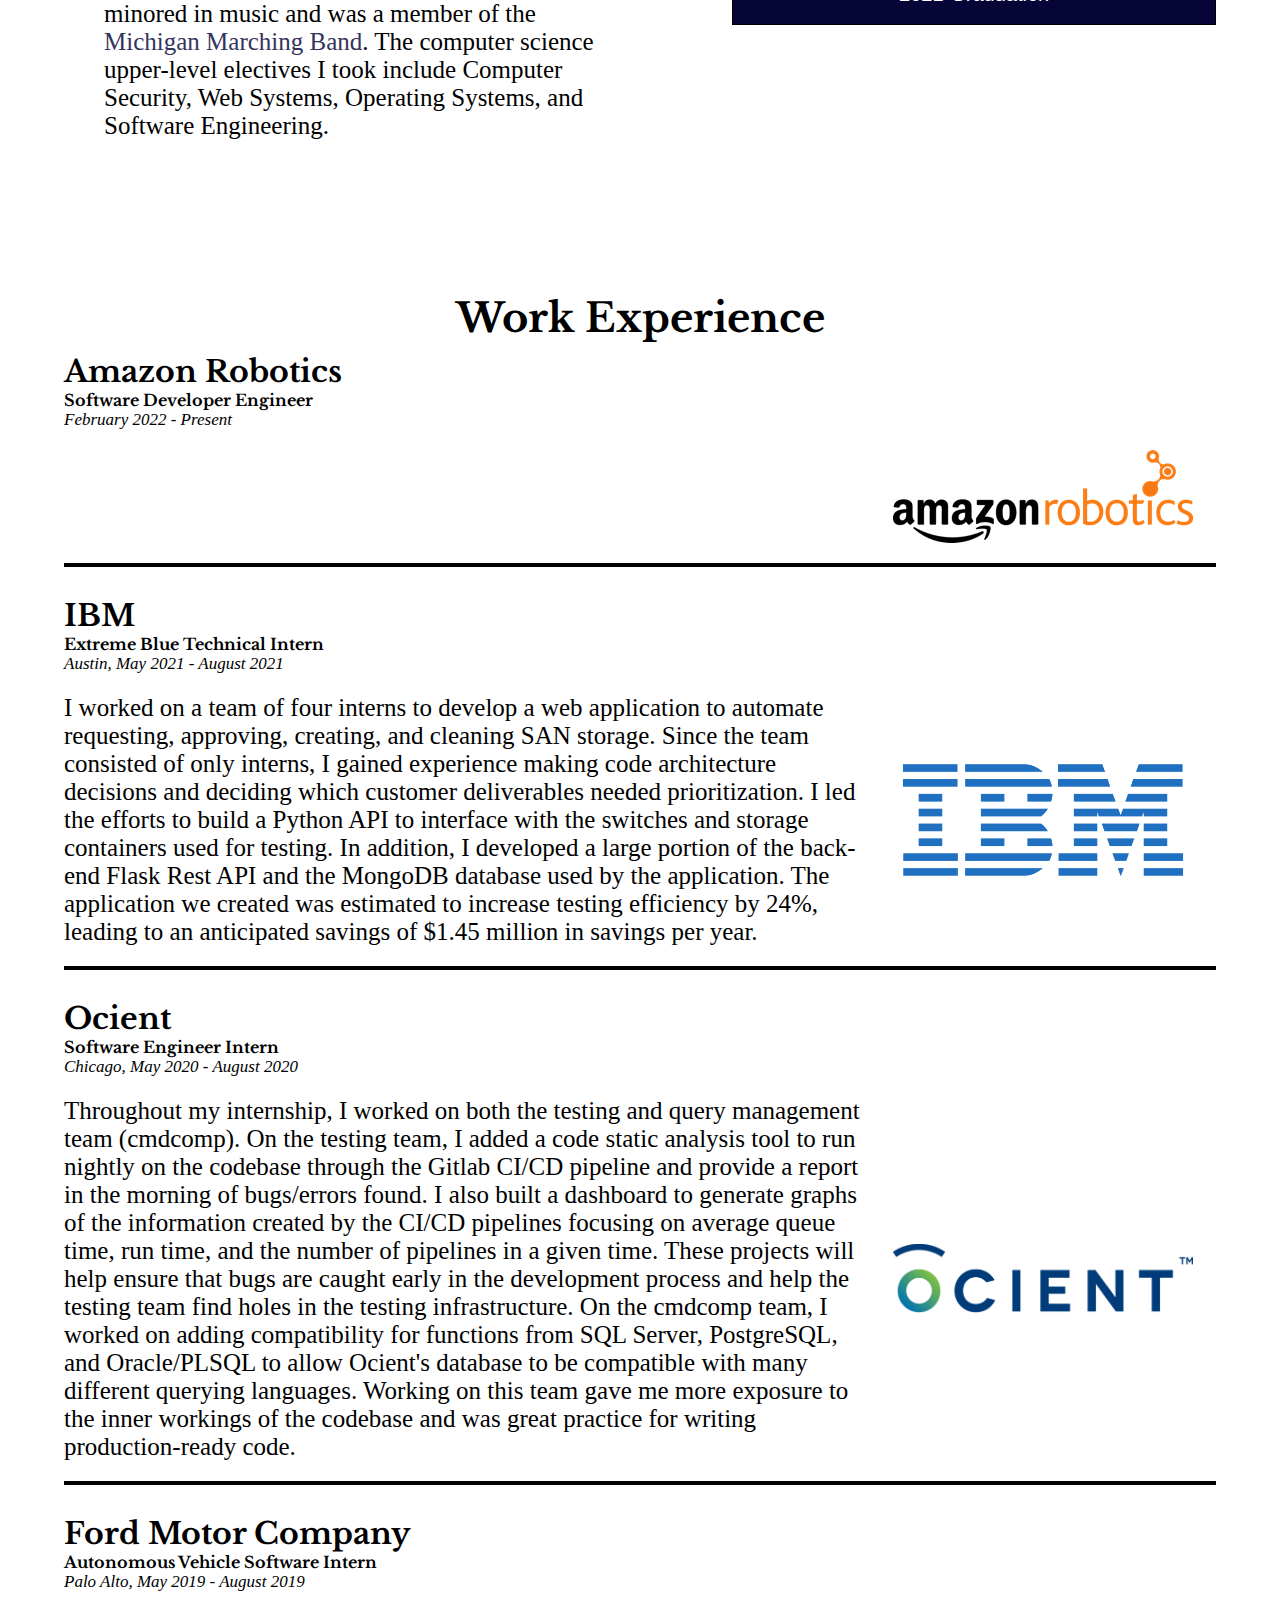
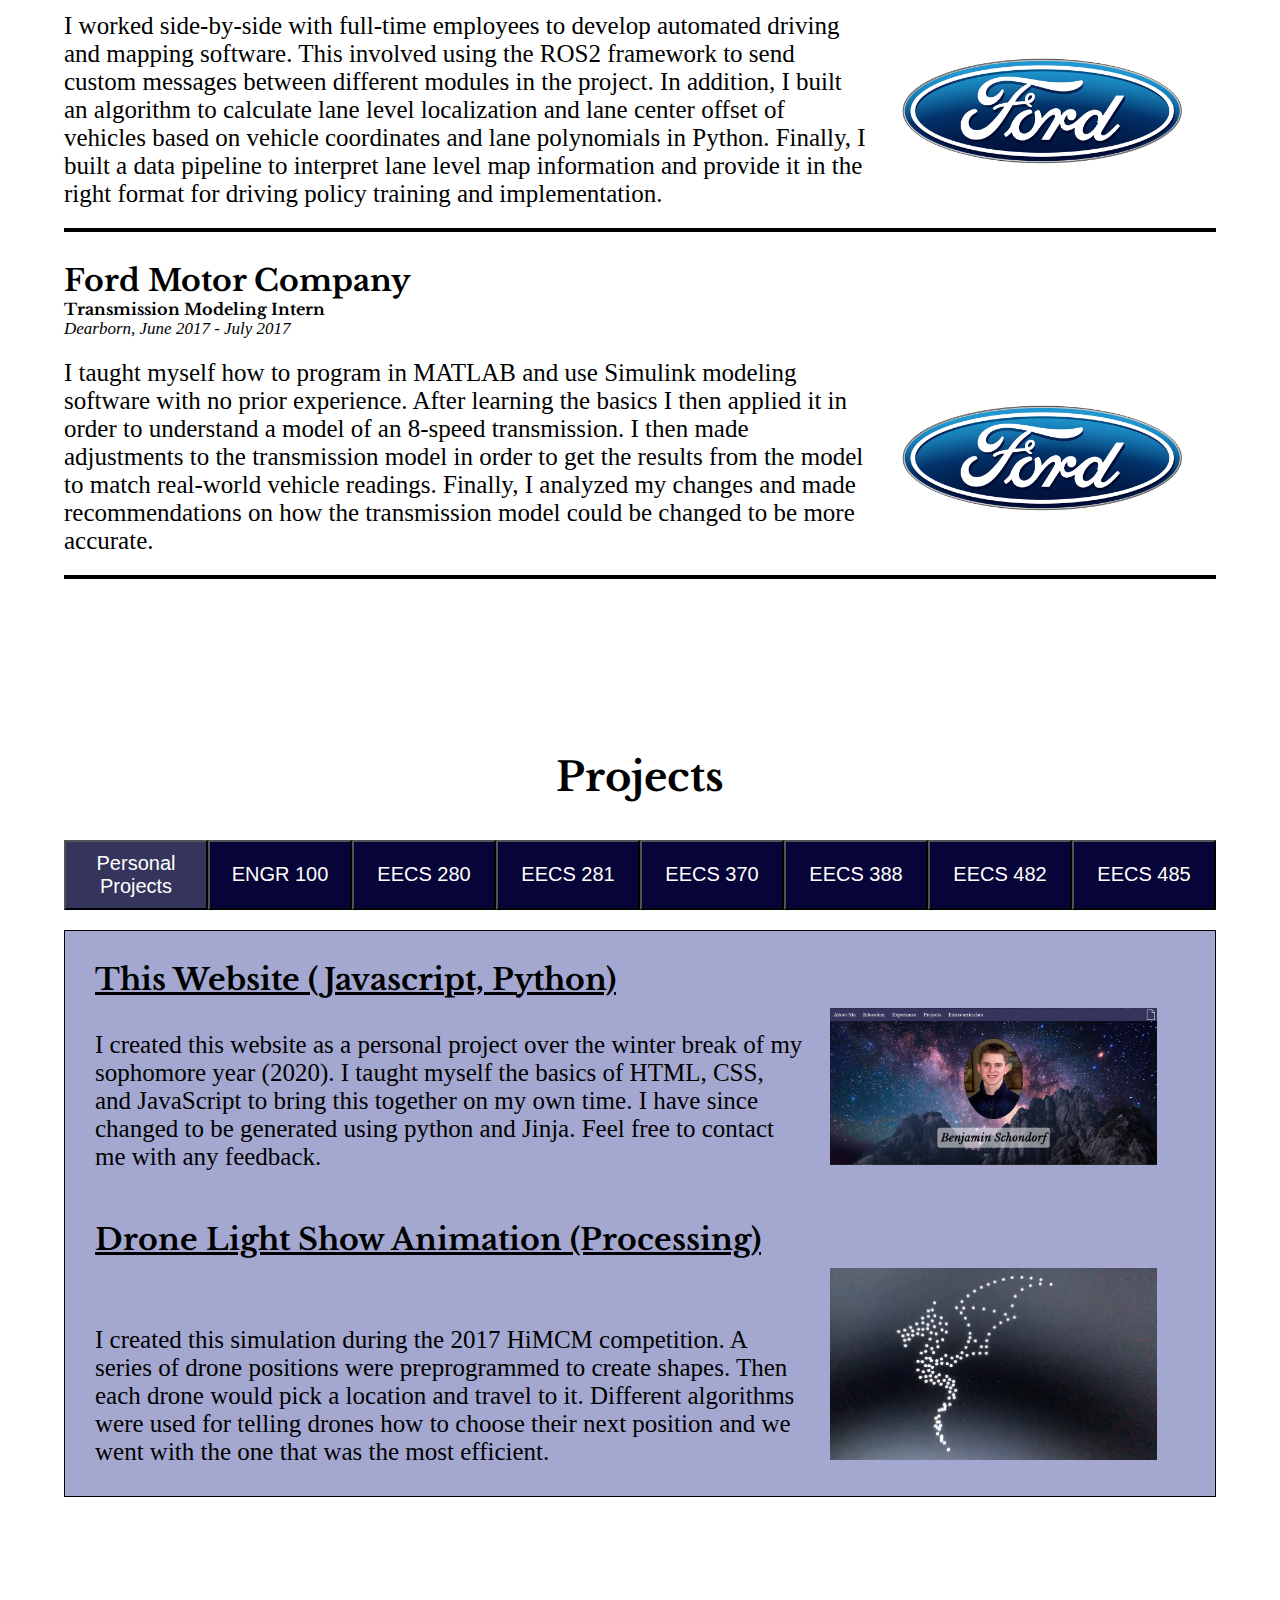
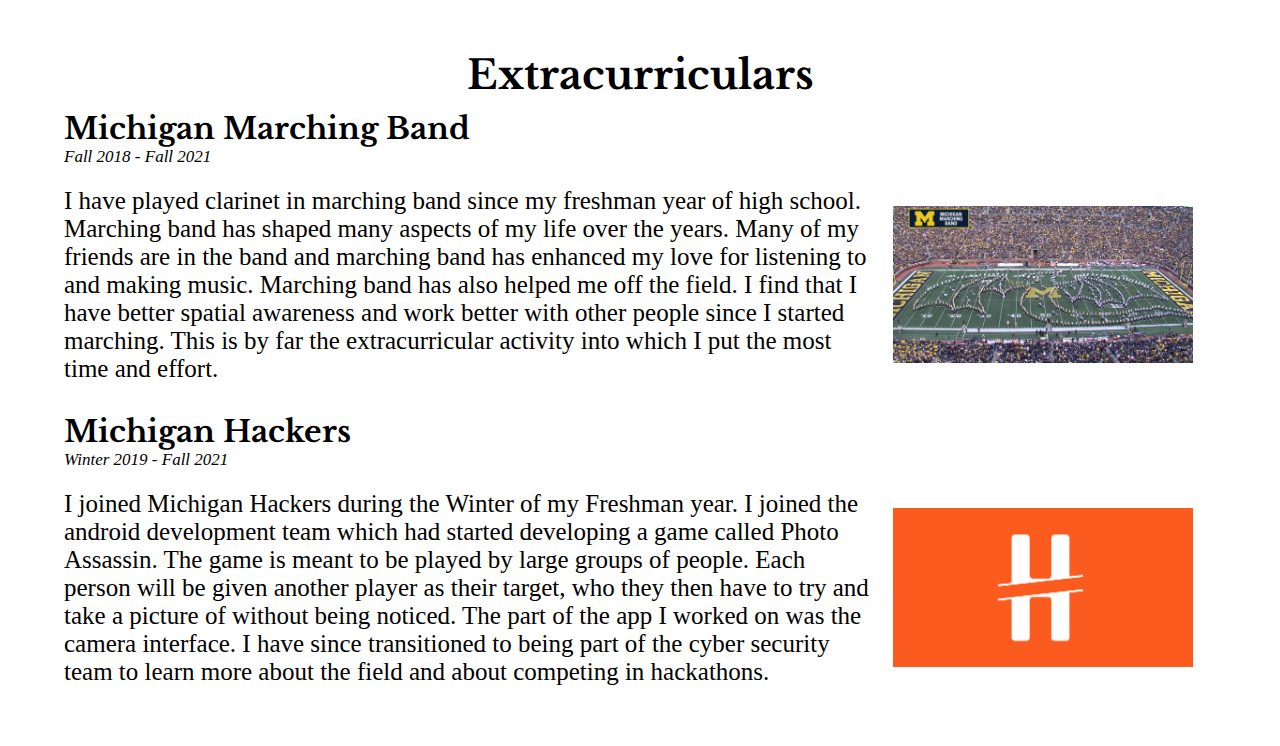
==== commit 69face5f: "First gh-pages commit" ====
--- a/index.html
+++ b/index.html
@@ -1,691 +1,834 @@
-<!DOCTYPE html>
-<html>
-
-<head>
-    <meta charset="utf-8">
-    <title>Benjamin Schondorf</title>
-    <link rel="stylesheet" href="style1.css">
-</head>
-
-<body>
-    <ul class="navbar">
-        <a class="tab" href="#aboutme">About Me</a>
-        <a class="tab" href="#education">Education</li>
-        <a class="tab" href="#experience">Experience</a>
-        <a class="tab" href="#projects">Projects</a>
-        <a class="tab" href="#extracurriculars">Extracurriculars</a>
-        <a href="resources/Resume Winter 2020.pdf">
-            <img id="resume" class="tab" src="resources/paper_icon_white.png" alt="resume">
-        </a>
-        <a href="https://www.linkedin.com/in/benjamin-schondorf/">
-            <img id="linkedin" class="tab" src="resources/linkedin_logo.png" alt="LinkedIn">
-        </a>
-        <a href="mailto:benschondorf@gmail.com">
-            <img id="email" class="tab" src="resources/email_logo.png" alt="Email">
-        </a>
-    </ul>
-
-    <div class="header">
-        <img class="headshot" src="resources/headshot1.jpg" alt="headshot">
-        <h1 class="name"> Benjamin Schondorf </h1>
-    </div>
-
-    <a name="aboutme"></a>
-    <div class="content">
-        <div class="aboutme">
-            <h1>About Me</h1>
-            <br>
-            <p>
-                I am an experienced, passionate computer science major studying at the Univerity of Michigan - Ann Arbor. I'm an active member of Michigan Hackers on the cybersecurity team preparing to compete in hackathons. In addition to my major, I am minoring in
-                music as well as playing clarinet in the Michigan Marching Band. This past summer I worked virtually at the startup Ocient as a software engineer intern. I am currently seeking an internship for the summer of 2021.
-            </p>
-        </div>
-    </div>
-
-    <a name="education"></a>
-    <div class="content">
-        <div class="education">
-            <h1>Education</h1>
-
-            <div class="edu_split left">
-                <div class="school">
-                    <div class="school_header">
-                        <h2>University of Michigan</h2>
-                        <div class="school_info">
-                            <i>Ann Arbor, 2018 - 2021</i><br>
-                            <i>GPA: 3.48</i>
-                        </div>
-                    </div>
-                    <br>
-                    <p>
-                        I am completing my bachelor's degree in computer science through the college of engineering with a predicted graduation of December 2021. I decided to join <a class="text_link" href="#extracurriculars">Michigan Hackers</a> during
-                        my freshman year to improve my programming outside of class. In addition, I am minoring in music and a member of the <a class="text_link" href="#extracurriculars">Michigan Marching Band</a>. My areas of interest include cyber security,
-                        autonomous systems, robotics, and full-stack development.
-                    </p>
-                </div>
-            </div>
-
-            <div class="edu_split right">
-                <button class="collapsible_vert" style="margin-top: 0;" onclick="openProject(event, '2018-2019', 'collapsible_vert', 'school_dropdown')">2018-2019</button>
-                <div class=" school_dropdown" id="2018-2019">
-                    <div class="subtitle" style="margin-top: 0;">
-                        Fall 2018
-                    </div>
-
-                    <ul class="bullets">
-                        <li>Self-Driving Cars, Drones, and Beyond: An Intro to Autonomous Electronic Systems (ENGR 100) </li>
-                        <li>Differential Equations (Math 216)</li>
-                        <li>General Physics I (PHYSICS 140)</li>
-                        <li>Campus Band (ENS 346)</li>
-                        <li>Marching Band (ENS 348)</li>
-                    </ul>
-
-                    <div class="subtitle">
-                        Winter 2019
-                    </div>
-
-                    <ul class="bullets">
-                        <li>Introduction to Computer and Programming (ENGR 101)</li>
-                        <li>General Chemistry (CHEM 130)</li>
-                        <li>Discrete Mathematics (EECS 203)</li>
-                        <li>The History of the Arab-Israeli Conflict (HISTORY 244)</li>
-                        <li>Entrepreneurship Hour (ENTR 407)</li>
-                    </ul>
-
-                </div>
-
-                <button class="collapsible_vert" onclick="openProject(event, '2019-2020', 'collapsible_vert', 'school_dropdown')">2019-2020</button>
-                <div class="school_dropdown" id="2019-2020">
-                    <div class="subtitle" style="margin-top: 0;">
-                        Fall 2019
-                    </div>
-
-                    <ul class="bullets">
-                        <li>Programming and Intro Data Structures (EECS 280)</li>
-                        <li>Entrepreneurship Hour (ENTR 407)</li>
-                        <li>General Physics II (PHYSICS 240)</li>
-                        <li>Introduction to Statistics and Data Analysis (STATS 250)</li>
-                        <li>Marching Band (ENS 348)</li>
-                    </ul>
-                    <br>
-                    <div class="subtitle">
-                        Winter 2020
-                    </div>
-
-                    <ul class="bullets">
-                        <li>Data Structures and Algorithms (EECS 281)</li>
-                        <li>Introduction to Computer Organization (EECS 370)</li>
-                        <li>Technical Communications (TCHNCLCM 300) </li>
-                        <li>History of Music (MUSICOL 346)</li>
-                        <li>Campus Band (ENS 346)</li>
-                    </ul>
-
-                </div>
-
-                <button class="collapsible_vert" onclick="openProject(event, '2020-2021', 'collapsible_vert', 'school_dropdown')">2020-2021</button>
-                <div class="school_dropdown" id="2020-2021">
-                    <div class="subtitle" style="margin-top: 0;">
-                        Fall 2020
-                    </div>
-
-                    <ul class="bullets">
-                        <li>Foundations of Computer Science (EECS 376)</li>
-                        <li>Introduction to Computer Security (EECS 388)</li>
-                        <li>Web Systems (EECS 485)</li>
-                        <li>Linear Algebra (MATH 214)</li>
-                    </ul>
-                    <br>
-                    <div class="subtitle">
-                        Winter 2021
-                    </div>
-
-                    <ul class="bullets">
-                        <li>Software Engineering (EECS 481)</li>
-                        <li>Introduction to Operating Systems (EECS 482)</li>
-                        <li>Introduction to Statistical Computing (STATS 306)</li>
-                        <li>Contemporary Moral Problems (PHIL 355)</li>
-                    </ul>
-
-                </div>
-            </div>
-        </div>
-    </div>
-
-    <a name="experience"></a>
-    <div class="content">
-        <div class="experience">
-            <h1>Work Experience</h1>
-        </div>
-
-        <div class="exp_section" style="margin-top: 0px;">
-            <div class="exp_heading">
-                <h2>Ocient</h2>
-                <h3>Software Engineer Intern</h3>
-                <div class="location"><i>Chicago, May 2020 - August 2020</i></div>
-            </div>
-            <div class="exp_body">
-                <div class="exp_split left">
-                    Throughout my virtual internship, I worked on both the testing and query management team (cmdcomp). On the testing team, I added a code static analysis tool to run nightly on the codebase through the Gitlab CI/CD pipeline and provide a report in the morning
-                    of bugs/errors found. I also built a dashboard to generate graphs of the information created by the CI/CD pipelines focusing on average queue time, run time, and the number of pipelines in a given time. These projects will help ensure
-                    that bugs are caught early in the development process and help the testing team find holes in the testing infrastructure. On the cmdcomp team, I worked on adding compatibility for functions from SQL Server, PostgreSQL, and Oracle/PLSQL
-                    to allow Ocient's database to be compatible with many different querying languages. Working on this team gave me more exposure to the inner workings of the codebase and was great practice for writing production-ready code.
-                </div>
-                <div class="exp_split right">
-                    <img class="logo" src="resources/Ocient-logo.png" alt="Ocient Logo">
-                </div>
-            </div>
-        </div>
-
-        <div class="line"></div>
-
-        <div class="exp_section">
-            <div class="exp_heading">
-                <h2>Ford Motor Company</h2>
-                <h3>Autonomous Vehicle Software Intern</h3>
-                <div class="location"><i>Palo Alto, May 2019 - August 2019</i></div>
-            </div>
-            <div class="exp_body">
-                <div class="exp_split left">
-                    I worked side-by-side with full-time employees to develop automated driving and mapping software. This involved using the ROS2 framework to send custom messages between different modules in the project. In addition, I built an algorithm to calculate
-                    lane level localization and lane center offset of vehicles based on vehicle coordinates and lane polynomials in Python. Finally, I built a data pipeline to interpret lane level map information and provide it in the right format for
-                    driving policy training and implementation.
-                </div>
-                <div class="exp_split right">
-                    <img class="logo" src="resources/Ford_logo.png" alt="Ford Logo">
-                </div>
-            </div>
-        </div>
-
-        <div class="line"></div>
-
-        <div class="exp_section">
-            <div class="exp_heading">
-                <h2>Ford Motor Company</h2>
-                <h3>Transmission Modeling Intern</h3>
-                <div class="location"><i>Dearborn,
-                June 2017 - July 2017</i></div>
-            </div>
-            <div class="exp_body">
-                <div class="exp_split left">
-                    I taught myself how to program in MATLAB and use Simulink modeling software with no prior experience. After learning the basics I then applied it in order to understand a model of an 8-speed transmission. I then made adjustments to the transmission model in order to get the results from the model to match real-world vehicle readings. Finally, I analyzed my changes and made recommendations on how the transmission model could be changed to be more accurate.
-                    <br>
-
-                </div>
-                <div class="exp_split right"><img class="logo" src="resources/Ford_logo.png" alt="Ford Logo"></div>
-            </div>
-        </div>
-    </div>
-    </div>
-    <a name="projects"></a>
-    <div class="content" style="text-align: center;">
-        <div class="proj_header">
-            <h1>Projects</h1>
-            <br>
-
-        </div>
-
-        <div class="projects">
-            <div class="navbar" id="proj_bar">
-                <button class="collapsible_hor active" onclick="openProject(event, 'personal', 'collapsible_hor', 'proj_dropdown')">Personal Projects</button>
-                <button class="collapsible_hor" onclick="openProject(event, '100', 'collapsible_hor' , 'proj_dropdown')">ENGR 100</button>
-                <button class="collapsible_hor" onclick="openProject(event, '280', 'collapsible_hor' , 'proj_dropdown')">EECS 280</button>
-                <button class="collapsible_hor" onclick="openProject(event, '281', 'collapsible_hor' , 'proj_dropdown')">EECS 281</button>
-                <button class="collapsible_hor" onclick="openProject(event, '370', 'collapsible_hor' , 'proj_dropdown')">EECS 370</button>
-                <button class="collapsible_hor" onclick="openProject(event, '388', 'collapsible_hor' , 'proj_dropdown')">EECS 388</button>
-                <button class="collapsible_hor" onclick="openProject(event, '485', 'collapsible_hor' , 'proj_dropdown')">EECS 485</button>
-            </div>
-
-            <div class="proj_dropdown " id="personal" style="display: flex;">
-                <div class="proj_body" style="margin-top: 0px;">
-                    <div class="proj_name">
-                        <h2>This Website</h2>
-                    </div>
-
-                    <div class="proj_split  left">
-                        <p>
-                            I created this website as a personal project over the winter break of my sophomore year (2020). I taught myself the basics of HTML, CSS, and JavaScript to bring this together on my own time. Feel free to contact me with any feedback.
-                        </p>
-                    </div>
-                    <div class="proj_split right">
-                        <img class="proj_pictures" src="resources/Home_picture.PNG" alt="Website Picture">
-                    </div>
-                </div>
-
-
-
-                <div class="proj_body">
-                    <h2>Drone Light Show Animation</h2>
-
-                    <div class="proj_split  left">
-                        <p>
-                            I created this simulation during the 2017 HiMCM competition. A series of drone positions were preprogrammed to create shapes. Then each drone would pick a location and travel to it. Different algorithms were used for telling drones how to choose their
-                            next position and we went with the one that was the most efficient.
-                        </p>
-                    </div>
-                    <div class="proj_split right">
-                        <img class="proj_pictures" src="resources/drone_animation.png" alt="Drone Simulation Picture">
-                    </div>
-                    <br>
-                </div>
-            </div>
-            <div class="proj_dropdown " id="100">
-                <h2 class="class_name">An Intro to Autonomous Electronic Systems</h2>
-                <div class="proj_body" style="margin-top: 0px;">
-                    <div class="proj_name">
-                        <h2>Autonomous Drone Navigation</h2>
-                    </div>
-                    <div class="proj_split  left">
-                        <p>
-                            The main project for my ENGR 100 class which consisted of making a drone navigate through a short obstacle course autonomously. The drone used one ultrasonic and four lidar sensors. The drone came with basic obstacle avoidance which would avoid objects
-                            when it got close to them. To complete the course I added filters to the sensor signals, a PID controller to the controls, and a vehicle navigation algorithm.
-                        </p>
-                    </div>
-                    <div class="proj_split right">
-                        <img class="proj_pictures" src="resources/drone_pic.JPG" alt="Drone Picture">
-                    </div>
-                </div>
-            </div>
-
-            <div class="proj_dropdown " id="280">
-                <h2 class="class_name">Programming and Intro Data Structures</h2>
-                <div class="proj_body" style="margin-top: 0px;">
-                    <div class="proj_name">
-                        <h2>Statistics Calculator</h2>
-                    </div>
-                    <div class="proj_split  left">
-                        <p>
-                            This project would take in a file of data values as input. Then the user would specify what part of the document they want the statistics calculated for. Finally, the program would calculate and print the statistics such as mean, median, mode, standard
-                            deviation, and quartiles.
-                        </p>
-                    </div>
-                    <div class="proj_split right">
-                        <img class="proj_pictures" src="resources/statistics_picture.png" alt="Statistics Picture">
-                    </div>
-                </div>
-
-                <div class="proj_body">
-                    <div class="proj_name">
-                        <h2>Image Resizing</h2>
-                    </div>
-                    <div class="proj_split  left">
-                        <p>
-                            The purpose of this project was to resize an inputted image to specified dimensions using a technique called seam carving. Seam carving works by finding and removing “seams” in the image that pass through the least important pixels. After having reduced
-                            the image to the right dimensions, the program would save the resized versions to a new file with the dimensions in the file name.
-                        </p>
-                    </div>
-                    <div class="proj_split right">
-                        <img class="proj_pictures" src="resources/seam_carving_picture.png" alt="Seam Carving Picture">
-                    </div>
-                </div>
-
-                <div class="proj_body">
-                    <div class="proj_name">
-                        <h2>Euchre Simulator</h2>
-                    </div>
-                    <div class="proj_split  left">
-                        <p>
-                            This project consisted of simulating a game of euchre with both computer players and human players. This included, deck shuffling, dealing, playing tricks, scoring, and the computer's strategy. Computer players used a simple strategy that didn't take
-                            into account other players' cards, only taking into account the suit that was led. Human players were informed of the board state and asked for input for every decision.
-                        </p>
-                    </div>
-                    <div class="proj_split right">
-                        <img class="proj_pictures" src="resources/euchre_picture.jpg" alt="Euchre Picture">
-                    </div>
-                </div>
-
-                <div class="proj_body">
-                    <div class="proj_name">
-                        <h2>HTTP Requests</h2>
-                    </div>
-                    <div class="proj_split  left">
-                        <p>
-                            For this project, a file containing a specific HTTP request is read into the program. Then the program interprets the request and performs the necessary action. This project focused on adding people to a queue. GET, POST, and DELETE requests were used
-                            to change the queue and see who was currently waiting.
-                        </p>
-                    </div>
-                    <div class="proj_split right">
-                        <img class="proj_pictures" src="resources/http-requests.png" alt="HTTP Picture">
-                    </div>
-                </div>
-
-                <div class="proj_body">
-                    <div class="proj_name">
-                        <h2>Post Classification</h2>
-                    </div>
-                    <div class="proj_split  left">
-                        <p>
-                            This project used machine learning methods to classify the topic questions posted in an online forum. The classification method used was a simpler version of the "Multi-Variate Bernoulli Naive Bayes Classifier". The classifier was trained using already
-                            classified posts and then was used to determine the most likely topic for unclassified posts.
-                        </p>
-                    </div>
-                    <div class="proj_split right">
-                        <img class="proj_pictures" src="resources/post_classification.png" alt="Speech Classification Picture">
-                    </div>
-                </div>
-            </div>
-
-            <div class="proj_dropdown " id="281">
-                <h2 class="class_name">Data Structures and Algorithms</h2>
-                <div class="proj_body" style="margin-top: 0px;">
-                    <div class="proj_name">
-                        <h2>Puzzle Solver</h2>
-                    </div>
-                    <div class="proj_split  left">
-                        <p>
-                            This project is a puzzle solver in which a map is read in from a file and the program attempts to determine the moves to solve it or classify it as unsolvable. The map contains the starting position, goal, open space, walls, buttons, doors, and traps.
-                            Buttons are used to unlock their corresponding door, and traps close all doors. The solver works by making a list of all possible moves and linking them together until one gets to the goal.
-                        </p>
-                    </div>
-                    <div class="proj_split right">
-                        <img class="proj_pictures" src="resources/maze_picture.jpg" alt="Maze Picture">
-                    </div>
-                </div>
-
-                <div class="proj_body">
-                    <div class="proj_name">
-                        <h2>Stocks on Stocks on Stocks</h2>
-                    </div>
-                    <div class="proj_split  left">
-                        <p>
-                            In this project, I built a simulation of a stock market, with buyers and sellers posting orders into the market and automatically being paired when there is a match. In this simulation, orders were constrained to limit orders, and orders with earlier
-                            timestamps were selected in case of a tie. Orders were read using the command line and consisted of timestamp, trader id, stock id, buy/sell intent, price limit, and quantity.
-                        </p>
-                    </div>
-                    <div class="proj_split right">
-                        <img class="proj_pictures" src="resources/Stocks-Up.jpg" alt="Stock Market Picture">
-                    </div>
-                </div>
-
-                <div class="proj_body">
-                    <div class="proj_name">
-                        <h2>SillyQL</h2>
-                    </div>
-                    <div class="proj_split  left">
-                        <p>
-                            In this project, I built a database that could receive queries from the user, and successfully execute them in the database. This database supported the commands: CREATE, INSERT INTO, DELETE FROM, GENERATE INDEX, PRINT, JOIN, REMOVE, and QUIT. The program
-                            would parse valid commands from the command line, do the corresponding operation on the database before printing out a descriptive message of its actions back to the command line.
-                        </p>
-                    </div>
-                    <div class="proj_split right">
-                        <img class="proj_pictures" src="resources/SQL-database.jpg" alt="SQL Picture">
-                    </div>
-                </div>
-
-                <div class="proj_body">
-                    <div class="proj_name">
-                        <h2>Drone Delivery</h2>
-                    </div>
-                    <div class="proj_split  left">
-                        <p>
-                            This project was based around creating a company that handled on-campus delivery at universities using drones and is similar to the traveling salesman problem. First, coordinates are read in that specify the locations where drones can pick-up and drop-off
-                            packages. Then the program figures out the fastest way to visit every location on campus once and then returning to its starting location. To solve this problem, I first generated a starting path with a Nearest Insertion algorithm.
-                            Then to get closer to the best solution, I used a branch-and-bound recursive algorithm that used Prim's algorithms to determine if a branch was promising.
-                        </p>
-                    </div>
-                    <div class="proj_split right">
-                        <img class="proj_pictures" src="resources/Drone_delivery.jpeg" alt="Drone Picture">
-                    </div>
-                </div>
-            </div>
-
-            <div class="proj_dropdown " id="370">
-                <h2 class="class_name">Introduction to Computer Organization</h2>
-                <div class="proj_body" style="margin-top: 0px;">
-                    <div class="proj_name">
-                        <h2>LC-2K Assembler and Simulator</h2>
-                    </div>
-                    <div class="proj_split  left">
-                        <p>
-                            The project was split into three separate parts. First I built a single cycle assembler to convert LC-2K assembly code to machine code. Next, I created a program that could simulate any valid LC-2K machine code program. Finally, I wrote a program in assembly
-                            that could multiply two numbers together and used the program in conjunction with the simulator.
-                        </p>
-                    </div>
-                    <div class="proj_split right">
-                        <img class="proj_pictures" src="resources/code_hiarchy_picture.jpg" alt="Code Picture">
-                    </div>
-                </div>
-
-                <div class="proj_body">
-                    <div class="proj_name">
-                        <h2>LC-2K Assembler and Linker</h2>
-                    </div>
-                    <div class="proj_split  left">
-                        <p>
-                            The assembler part of this project builds on the one I made in project 1. I mainly added compatibility for the assembler to work with global variables and got it to output an object file that could be used by the linker in the next part of the project.
-                            Once finished I then built a linker that could combine multiple object files into an executable machine code file. Finally, I wrote an assembly function that calculated combinations using recursion which was compiled with my
-                            assembler and linker to be joined with a main file to be executed.
-                        </p>
-                    </div>
-                    <div class="proj_split right">
-                        <img class="proj_pictures" src="resources/linker.png" alt="Linker Picture">
-                    </div>
-                </div>
-
-                <div class="proj_body">
-                    <div class="proj_name">
-                        <h2>LC-2K Pipeline Assembler</h2>
-                    </div>
-                    <div class="proj_split  left">
-                        <p>
-                            This project focused on modifying project 1's assembler to work as a pipeline instead of a single cycle assembler. My implementation used a class of pipeline registers that kept track of information in each stage of the pipeline between cycles. To handle
-                            data hazards, I implemented internal forwarding and, to handle control hazards used a detect-and-stall method.
-                        </p>
-                    </div>
-                    <div class="proj_split right">
-                        <img class="proj_pictures" src="resources/pipeline.jpg" alt="Linker Picture">
-                    </div>
-                </div>
-
-                <div class="proj_body">
-                    <div class="proj_name">
-                        <h2>Cache Simulator</h2>
-                    </div>
-                    <div class="proj_split  left">
-                        <p>
-                            In this project, I added onto my simulator created in project 1 to implement a cache that is used whenever there is a read or write to memory. The caches block size, the number of sets, and blocks per set where specified in the command line arguments
-                            for each run of the program. This means the simulator needs to be made in such a way that it would work with any of a fully associative cache, a direct-mapping cache, or a set-associative cache.
-                        </p>
-                    </div>
-                    <div class="proj_split right">
-                        <img class="proj_pictures" src="resources/caching.png" alt="Linker Picture">
-                    </div>
-                </div>
-            </div>
-
-            <div class="proj_dropdown " id="388">
-                <h2 class="class_name">Introduction to Computer Security</h2>
-                <div class="proj_body" style="margin-top: 0px;">
-                    <div class="proj_name">
-                        <h2>Vulnerable Applications of Cryptography</h2>
-                    </div>
-
-                    <div class="proj_split  left">
-                        <p>
-                            In this project, I performed multiple different attacks inspired by problems found in many real-world implementations such as Length Extension, Hashing Collisions, Frequency Analysis, RSA Signature Forgery, and Padding Oracle Attacks. The most interesting and complex problem was writing the program to execute the Padding Oracle Attack. I was given an encrypted message along with a URL that took an encrypted message and returned it if the message was valid or specified which error occurred (invalid mac or invalid padding). Using the information from the URL's responses, I built a program to decode the encrypted message bit by bit, using a padding oracle attack.
-                        </p>
-                    </div>
-                    <div class="proj_split right">
-                        <img class="proj_pictures" src="resources/hash_collision.png" alt="hash collision image">
-                    </div>
-                </div>
-
-                <div class="proj_body">
-                    <h2>Attacking Insecure Website</h2>
-
-                    <div class="proj_split  left">
-                        <p>
-                            This project focused on exploiting common types of vulnerabilities in insecure websites, specifically SQL injection, cross-site scripting (XSS), and cross-site request forgery (CSRF). Each attack had multiple levels of defense that needed to be broken, with each level increasing in difficulty and requiring a different approach. The website provided for the project included a login field, along with a search bar to search a database and a history bar of recent searches. The SQL injection was performed on the login part of the site and had defenses that included escaping quotes in the user input and applying a hash function to the password field. The XSS attack was executed in the search bar, and its defenses included removing the word script, common HTML tags, and some types of punctuation. The CSRF attack involved building a URL that would log the current user into an attacker's account on the insecure website when visited.
-                        </p>
-                    </div>
-                    <div class="proj_split right">
-                        <img class="proj_pictures" src="resources/sql-injection-attack.jpg" alt="sql injection image">
-                    </div>
-                    <br>
-                </div>
-
-                <div class="proj_body">
-                    <h2>Analyzing and Attacking Networks</h2>
-
-                    <div class="proj_split  left">
-                        <p>
-                            This project focused on the vulnerabilities of network communication and had three parts. The first part consisted of analyzing network traffic data in Wireshark to determine what type of devices were communicating on the network. Part two involved writing a program in Go to read network traffic data to search for IP and MAC addresses exhibiting sketchy behavior. Such behavior included sending many more SYN packets than SYN+ACK packets or sending many unsolicited ARP replies. Part three of the project was to write a program to execute a man in the middle attack in GO. This included intercepting and spoofing DNS requests to a bank server from the client towards my IP. I also acted as an HTTP proxy, relaying the client's request to the bank's server and sending responses back. The twist in the project was to intercept all credentials/cookies sent by the client, in addition to changing any money transfer request to be sent to my bank account without alerting the client.
-                        </p>
-                    </div>
-                    <div class="proj_split right">
-                        <img class="proj_pictures" src="resources/mitm_attack.jpg" alt="man in the middle attack image">
-                    </div>
-                    <br>
-                </div>
-
-                <div class="proj_body">
-                    <h2>Control-flow Hijacking</h2>
-
-                    <div class="proj_split  left">
-                        <p>
-                            In this project, I performed buffer-overflow attacks on seven vulnerable C programs. Each program required various techniques to cause the overflow, with each one increasing in difficulty. For the more advanced overflows, I had to open a bash shell as admin. Some of the defenses used by the programs include Data Execution Prevention (DEP), Address Space Layout Randomization (ASLR), and stack canaries. Some techniques I used to overcome these defenses include NOP sleds, return-to-libc, and return-oriented programming.
-                        </p>
-                    </div>
-                    <div class="proj_split right">
-                        <img class="proj_pictures" src="resources/buffer_overflow.png" alt="buffer-overflow image" style="padding-left: 80px; padding-right: 80px;">
-                    </div>
-                    <br>
-                </div>
-
-                <div class="proj_body">
-                    <h2>Digital Forensics Analysis</h2>
-
-                    <div class="proj_split  left">
-                        <p>
-                            The final and most enjoyable project in this course involved using digital forensics to look into an individual's hard drive and related websites to writing a report about whether the suspect committed a crime. To complete the project, I was responsible for finding tokens (ex. #token-ThisIsAToken) hidden in the hard drive and websites. To accomplish this task, I had to use many of the cryptographic skills I learned about in the course, include steganography, ciphers, buffer-overflow, cross-site scripting, brute force password hacking, and an understanding of the Linux environment. The most interesting part of the project involved signing a secret message with the private key found on the hard drive and sending it as a query to a server. Also, the user agent of the request had to be found in a steganographic image inside the hard drive. Solving this puzzle gave me the URL of a secret messaging board on Tor that the suspected criminal was known to use. Getting to this messaging board provided the necessary information to explain in my report which crimes the suspect had committed.
-                        </p>
-                    </div>
-                    <div class="proj_split right">
-                        <img class="proj_pictures" src="resources/digital_forensics.jpg" alt="digital forensics image">
-                    </div>
-                    <br>
-                </div>
-                
-            </div>
-
-            <div class="proj_dropdown " id="485">
-                <h2 class="class_name">Web Systems</h2>
-                <div class="proj_body" style="margin-top: 0px;">
-                    <div class="proj_name">
-                        <h2>Templated Static Site Generator</h2>
-                    </div>
-
-                    <div class="proj_split  left">
-                        <p>
-                            This project consisted of creating an Instagram clone with a templated static site generator. I learned how to use HTML, CSS, templates, Python, and basic shell scripts. The first part of the project involved making the HTML templates using the jinja framework. The next step was to add CSS and generate the JSON data for the templates. Finally, I used Python to retrieve data from the JSON files to populate the templates and generate the HTML to send to the client. Throughout this and future projects, shell scripts were used to compile and run all the necessary files to host the site locally.
-                        </p>
-                    </div>
-                    <div class="proj_split right">
-                        <img class="proj_pictures" src="resources/static_site_generator.png" alt="static site generator image">
-                    </div>
-                </div>
-
-                <div class="proj_body">
-                    <h2>Server-side Dynamic Pages</h2>
-
-                    <div class="proj_split  left">
-                        <p>
-                            This project transitions the static site generator into a server-side, dynamic version of the Instagram clone. It reused the templates from the previous project and rendered them on demand when a user loads a page. New features include creating, updating, and deleting users, posts, comments, and likes. The most significant change was the introduction of Flask to handle all the server-side functionality. Flask also helped implement sessions to handle account login and connecting to an SQLite database to read/store user information.
-                        </p>
-                    </div>
-                    <div class="proj_split right">
-                        <img class="proj_pictures" src="resources/server_side.png" alt="server-side image">
-                    </div>
-                    <br>
-                </div>
-
-                <div class="proj_body">
-                    <h2>Client-side Dynamic Pages</h2>
-
-                    <div class="proj_split  left">
-                        <p>
-                            This final version of the Instagram clone implements it as a client-side dynamic page. Although many parts of the server-side version were able to be reused, a REST API and Javascript were added to handle the client-side components. When anything needed to be modified on the site, the client-side Javascript would make a call to the REST API to update the server-side database, in addition to updating the DOM. By converting the site to be client-side, I was able to implement double click to like, infinite scroll, and allow content to update without refreshing. 
-                        </p>
-                    </div>
-                    <div class="proj_split right">
-                        <img class="proj_pictures" src="resources/client_side.jpg" alt="client-side image">
-                    </div>
-                    <br>
-                </div>
-
-                <div class="proj_body">
-                    <h2>Map Reduce</h2>
-
-                    <div class="proj_split  left">
-                        <p>
-                            In this project, I implemented a map-reduce server using python. It was a single machine, multi-process, multi-threaded server that executed user-submitted MapReduce jobs. The project was split up into a Master and Workers. Each worker would receive an executable to run, input directory, and output directory from the master. After completing its task, it would send a message to the master letting it know it was available for more tasks. Also, workers continually sent heartbeat messages to the master so it would know which workers were still online. The master handled all heartbeat messages using a UDP thread and all other messages using a TCP thread. Finally, the master was responsible for reassigning jobs to other workers from workers who had failed.
-                        </p>
-                    </div>
-                    <div class="proj_split right">
-                        <img class="proj_pictures" src="resources/mapreduce.jpg" alt="MapReduce image">
-                    </div>
-                    <br>
-                </div>
-
-                <div class="proj_body">
-                    <h2>Wikipedia Search Engine</h2>
-
-                    <div class="proj_split  left">
-                        <p>
-                            In this project, I built a scalable search engine similar in design to a commercial search engine. This search engine implements reverse indexing using MapReduce and PageRank using tf-idf. To create the inverted index table, a MapReduce program was used containing multiple reduction functions. The next step was building a REST API to act as an index server. The server would load the inverted index (calculated beforehand) and PageRank (provided) into memory on startup. Then, whenever the server received a query request, it would calculate the weight score for every document relevant to the query and return them in sorted order. The final part of the project was to create a search interface to act as the front end. The search interface was a server-side dynamic page, sending queries to the index server and using the response to update the page.
-                        </p>
-                    </div>
-                    <div class="proj_split right">
-                        <img class="proj_pictures" src="resources/wiki-search-engine.jpg" alt="wikipedia search image">
-                    </div>
-                    <br>
-                </div>
-            </div>
-
-        </div>
-    </div>
-    <a name="extracurriculars"></a>
-    <div class="content" style="margin-bottom: 20px;">
-        <div class="extracurriculars ">
-            <h1>Extracurriculars</h1>
-        </div>
-
-        <div class="exp_section" style="margin-top: 0px;">
-            <div class="exp_heading">
-                <h2>Michigan Marching Band</h2>
-                <div class="location"><i>Fall 2018 - Present</i></div>
-            </div>
-            <div class="exp_body">
-                <div class="exp_split left">
-                    I have played clarinet in marching band since my freshman year of high school. Marching band has shaped many aspects of my life over the years. Many of my friends are in the band and marching band has enhanced my love for listening to and making music.
-                    Marching band has also helped me off the field. I find that I have better spatial awareness and work better with other people since I started marching. This is by far the activity into which I put the most time and effort.
-                </div>
-                <div class="exp_split right">
-                    <img class="logo" src="resources/marching_band.jpg" alt="Marching Band Picture">
-                </div>
-            </div>
-        </div>
-
-        <div class="line"></div>
-
-        <div class="exp_section">
-            <div class="exp_heading">
-                <h2>Michigan Hackers</h2>
-                <div class="location"><i>Winter 2019 - Present</i></div>
-            </div>
-            <div class="exp_body">
-                <div class="exp_split left">
-                    I joined Michigan Hackers during the Winter of my Freshman year. I joined the android development team which had started developing a game called Photo Assassin. The game is meant to be played by large groups of people. Each person will be given another
-                    player as their target, who they then have to try and take a picture of without being noticed. The part of the app I worked on was the camera interface. I have since transitioned to being part of the cyber security team to learn more
-                    about the field and about competing in hackathons.
-                </div>
-                <div class="exp_split right">
-                    <img class="logo" src="resources/michigan-hackers.png" alt="Michigan Hackers Picture">
-                </div>
-            </div>
-        </div>
-    </div>
-
-    <script src="script.js "></script>
-</body>
-
-</html>
+<!DOCTYPE html>
+<html>
+
+<head>
+    <meta charset="utf-8">
+    <title>Benjamin Schondorf</title>
+    <link rel="stylesheet" href="css/style.css">
+    <script src="javascript/script.js "></script>
+    <link rel="icon" type="image/png" sizes="32x32" href="/favicon-32x32.png">
+    <link rel="icon" type="image/png" sizes="16x16" href="/favicon-16x16.png">
+</head>
+
+<body>
+    <ul class="navbar">
+        
+            <a class="tab" href="#aboutme">About Me</a>
+        
+            <a class="tab" href="#education">Education</a>
+        
+            <a class="tab" href="#experience">Experience</a>
+        
+            <a class="tab" href="#projects">Projects</a>
+        
+            <a class="tab" href="#extracurriculars">Extracurriculars</a>
+        
+
+        
+            <a href="resources/Benjamin_Schondorf_Resume.pdf">
+                <img class="tab icon" src="resources/paper_icon_white.png" alt="Resume">
+            </a>
+        
+            <a href="https://www.linkedin.com/in/benjamin-schondorf/">
+                <img class="tab icon" src="resources/linkedin_logo.png" alt="LinkedIn">
+            </a>
+        
+            <a href="mailto:benschondorf@gmail.com">
+                <img class="tab icon" src="resources/email_logo.png" alt="Email">
+            </a>
+        
+    </ul>
+
+    <div class="header">
+        <img class="headshot" src="resources/headshot_new.jpg" alt="headshot">
+        <h1 class="name"> Benjamin Schondorf </h1>
+    </div>
+
+    <a name="aboutme"></a>
+    <div class="content">
+        <div class="aboutme">
+            <h1>About Me</h1>
+            <br>
+            <p>I am an experienced, passionate software developer working at Amazon Robotics in Woburn, MA. My areas of interest include but are not limited to robotics, autonomous systems, cyber-security, and backend development. When I&#39;m not coding, a big part of my life is music. I was a four member of the clarinet section in the Michigan Marching Band and I&#39;m now in the process of learning to play guitar. My other interests include rock climbing, reading, biking, taekwondo, and sustainability.</p>
+        </div>
+    </div>
+
+    <a name="education"></a>
+    <div class="content">
+        <div class="education">
+            <h1>Education</h1>
+
+            <div class="edu_split left">
+                <div class="school">
+                    
+                        <div class="school_header">
+                            <h2>University of Michigan</h2>
+                            <div class="school_info">
+                                <i>Ann Arbor, 2018-2021</i><br>
+                                <i>GPA: 3.6</i>
+                            </div>
+                        </div>
+                        <br>
+                        <p>I completed my bachelor's degree in computer science through the College of Engineering and graduated in December 2021. I was involved with <a class="text_link" href="#extracurriculars">Michigan Hackers</a> on the android development and cybersecurity team to improve my programming outside of class. In addition, I minored in music and was a member of the <a class="text_link" href="#extracurriculars">Michigan Marching Band</a>. The computer science upper-level electives I took include Computer Security, Web Systems, Operating Systems, and Software Engineering.</p>
+                    
+                </div>
+            </div>
+
+            <div class="edu_split right">
+                <!-- remember to add style="margin-top: 0;" to first one -->
+                
+                    <button class="collapsible_vert"  style="margin-top: 0;"  onclick="openProject(event, '2018-2019', 'collapsible_vert', 'school_dropdown')">2018-2019</button>
+                    <div class=" school_dropdown" id="2018-2019">
+                        <!-- remember to add style="margin-top: 0;" to first one -->
+                        
+                            <div class="subtitle"  style="margin-top: 0;" >Fall 2018</div>
+        
+                            <ul class="bullets">
+                                
+                                    <li>Self-Driving Cars, Drones, and Beyond: An Intro to Autonomous Electronic Systems (ENGR 100)</li>
+                                
+                                    <li>Differential Equations (Math 216)</li>
+                                
+                                    <li>General Physics I (PHYSICS 140)</li>
+                                
+                                    <li>Campus Band (ENS 346)</li>
+                                
+                                    <li>Marching Band (ENS 348)</li>
+                                
+                            </ul>
+                        
+                            <div class="subtitle" >Winter 2019</div>
+        
+                            <ul class="bullets">
+                                
+                                    <li>Introduction to Computer and Programming (ENGR 101)</li>
+                                
+                                    <li>General Chemistry (CHEM 130)</li>
+                                
+                                    <li>Discrete Mathematics (EECS 203)</li>
+                                
+                                    <li>The History of the Arab-Israeli Conflict (HISTORY 244)</li>
+                                
+                                    <li>Entrepreneurship Hour (ENTR 407)</li>
+                                
+                            </ul>
+                        
+                    </div>
+                
+                    <button class="collapsible_vert"  onclick="openProject(event, '2019-2020', 'collapsible_vert', 'school_dropdown')">2019-2020</button>
+                    <div class=" school_dropdown" id="2019-2020">
+                        <!-- remember to add style="margin-top: 0;" to first one -->
+                        
+                            <div class="subtitle"  style="margin-top: 0;" >Fall 2019</div>
+        
+                            <ul class="bullets">
+                                
+                                    <li>Programming and Intro Data Structures (EECS 280)</li>
+                                
+                                    <li>Entrepreneurship Hour (ENTR 407)</li>
+                                
+                                    <li>General Physics II (PHYSICS 240)</li>
+                                
+                                    <li>Introduction to Statistics and Data Analysis (STATS 250)</li>
+                                
+                                    <li>Marching Band (ENS 348)</li>
+                                
+                            </ul>
+                        
+                            <div class="subtitle" >Winter 2020 (Partially Virtual)</div>
+        
+                            <ul class="bullets">
+                                
+                                    <li>Data Structures and Algorithms (EECS 281)</li>
+                                
+                                    <li>Introduction to Computer Organization (EECS 370)</li>
+                                
+                                    <li>Technical Communications (TCHNCLCM 300)</li>
+                                
+                                    <li>History of Music (MUSICOL 346)</li>
+                                
+                                    <li>Campus Band (ENS 346)</li>
+                                
+                            </ul>
+                        
+                    </div>
+                
+                    <button class="collapsible_vert"  onclick="openProject(event, '2020-2021', 'collapsible_vert', 'school_dropdown')">2020-2021</button>
+                    <div class=" school_dropdown" id="2020-2021">
+                        <!-- remember to add style="margin-top: 0;" to first one -->
+                        
+                            <div class="subtitle"  style="margin-top: 0;" >Fall 2020 (Virtual)</div>
+        
+                            <ul class="bullets">
+                                
+                                    <li>Foundations of Computer Science (EECS 376)</li>
+                                
+                                    <li>Introduction to Computer Security (EECS 388)</li>
+                                
+                                    <li>Web Systems (EECS 485)</li>
+                                
+                                    <li>Linear Algebra (MATH 214)</li>
+                                
+                            </ul>
+                        
+                            <div class="subtitle" >Winter 2021 (Virtual)</div>
+        
+                            <ul class="bullets">
+                                
+                                    <li>Software Engineering (EECS 481)</li>
+                                
+                                    <li>Introduction to Operating Systems (EECS 482)</li>
+                                
+                                    <li>Introduction to Statistical Computing (STATS 306)</li>
+                                
+                                    <li>Contemporary Moral Problems (PHIL 355)</li>
+                                
+                            </ul>
+                        
+                    </div>
+                
+                    <button class="collapsible_vert"  onclick="openProject(event, '2021-Graduation', 'collapsible_vert', 'school_dropdown')">2021-Graduation</button>
+                    <div class=" school_dropdown" id="2021-Graduation">
+                        <!-- remember to add style="margin-top: 0;" to first one -->
+                        
+                            <div class="subtitle"  style="margin-top: 0;" >Fall 2021</div>
+        
+                            <ul class="bullets">
+                                
+                                    <li>Human-Centered Software and Design and Development (EECS 497)</li>
+                                
+                                    <li>Major Design Experience Professionalism (EECS 496)</li>
+                                
+                                    <li>Advanced Technical Communication for Computer Science (TCHNCLCM 497)</li>
+                                
+                                    <li>Intro to Music Theory (THEORY 137)</li>
+                                
+                                    <li>Naked Eye Astronomy (ASTRO 127)</li>
+                                
+                                    <li>Marching Band (ENS 348)</li>
+                                
+                                    <li>Campus Band (ENS 346)</li>
+                                
+                            </ul>
+                        
+                    </div>
+                
+            </div>
+        </div>
+    </div>
+
+    <a name="experience"></a>
+    <div class="content">
+        <div class="experience">
+            <h1>Work Experience</h1>
+        </div>
+
+        
+            <div class="exp_section" style="margin-top: 0px;">
+                <div class="exp_heading">
+                    <h2>Amazon Robotics</h2>
+                    <h3>Software Developer Engineer</h3>
+                    <div class="time_range"><i>February 2022 - Present</i></div>
+                </div>
+                <div class="exp_body">
+                    <div class="exp_split left">
+                        
+                    </div>
+                    <div class="exp_split right">
+                        <img class="logo" src="resources/Amazon_Robotics_logo.png" alt="Amazon Robotics Logo">
+                    </div>
+                </div>
+            </div>
+
+            <div class="line"></div>
+        
+            <div class="exp_section" >
+                <div class="exp_heading">
+                    <h2>IBM</h2>
+                    <h3>Extreme Blue Technical Intern</h3>
+                    <div class="time_range"><i>Austin, May 2021 - August 2021</i></div>
+                </div>
+                <div class="exp_body">
+                    <div class="exp_split left">
+                        I worked on a team of four interns to develop a web application to automate requesting, approving, creating, and cleaning SAN storage. Since the team consisted of only interns, I gained experience making code architecture decisions and deciding which customer deliverables needed prioritization. I led the efforts to build a Python API to interface with the switches and storage containers used for testing. In addition, I developed a large portion of the back-end Flask Rest API  and the MongoDB database used by the application. The application we created was estimated to increase testing efficiency by 24%, leading to an anticipated savings of $1.45 million in savings per year.
+                    </div>
+                    <div class="exp_split right">
+                        <img class="logo" src="resources/IBM_logo.png" alt="IBM Logo">
+                    </div>
+                </div>
+            </div>
+
+            <div class="line"></div>
+        
+            <div class="exp_section" >
+                <div class="exp_heading">
+                    <h2>Ocient</h2>
+                    <h3>Software Engineer Intern</h3>
+                    <div class="time_range"><i>Chicago, May 2020 - August 2020</i></div>
+                </div>
+                <div class="exp_body">
+                    <div class="exp_split left">
+                        Throughout my internship, I worked on both the testing and query management team (cmdcomp). On the testing team, I added a code static analysis tool to run nightly on the codebase through the Gitlab CI/CD pipeline and provide a report in the morning of bugs/errors found. I also built a dashboard to generate graphs of the information created by the CI/CD pipelines focusing on average queue time, run time, and the number of pipelines in a given time. These projects will help ensure that bugs are caught early in the development process and help the testing team find holes in the testing infrastructure. On the cmdcomp team, I worked on adding compatibility for functions from SQL Server, PostgreSQL, and Oracle/PLSQL to allow Ocient&#39;s database to be compatible with many different querying languages. Working on this team gave me more exposure to the inner workings of the codebase and was great practice for writing production-ready code.
+                    </div>
+                    <div class="exp_split right">
+                        <img class="logo" src="resources/Ocient-logo.png" alt="Ocient Logo">
+                    </div>
+                </div>
+            </div>
+
+            <div class="line"></div>
+        
+            <div class="exp_section" >
+                <div class="exp_heading">
+                    <h2>Ford Motor Company</h2>
+                    <h3>Autonomous Vehicle Software Intern</h3>
+                    <div class="time_range"><i>Palo Alto, May 2019 - August 2019</i></div>
+                </div>
+                <div class="exp_body">
+                    <div class="exp_split left">
+                        I worked side-by-side with full-time employees to develop automated driving and mapping software. This involved using the ROS2 framework to send custom messages between different modules in the project. In addition, I built an algorithm to calculate lane level localization and lane center offset of vehicles based on vehicle coordinates and lane polynomials in Python. Finally, I built a data pipeline to interpret lane level map information and provide it in the right format for driving policy training and implementation.
+                    </div>
+                    <div class="exp_split right">
+                        <img class="logo" src="resources/Ford_logo.png" alt="Ford Logo">
+                    </div>
+                </div>
+            </div>
+
+            <div class="line"></div>
+        
+            <div class="exp_section" >
+                <div class="exp_heading">
+                    <h2>Ford Motor Company</h2>
+                    <h3>Transmission Modeling Intern</h3>
+                    <div class="time_range"><i>Dearborn, June 2017 - July 2017</i></div>
+                </div>
+                <div class="exp_body">
+                    <div class="exp_split left">
+                        I taught myself how to program in MATLAB and use Simulink modeling software with no prior experience. After learning the basics I then applied it in order to understand a model of an 8-speed transmission. I then made adjustments to the transmission model in order to get the results from the model to match real-world vehicle readings. Finally, I analyzed my changes and made recommendations on how the transmission model could be changed to be more accurate.
+                    </div>
+                    <div class="exp_split right">
+                        <img class="logo" src="resources/Ford_logo.png" alt="Ford Logo">
+                    </div>
+                </div>
+            </div>
+
+            <div class="line"></div>
+        
+    </div>
+
+    <a name="projects"></a>
+    <div class="content" style="text-align: center;">
+        <div class="proj_header">
+            <h1>Projects</h1>
+            <br>
+        </div>
+
+        <div class="projects">
+            <div class="navbar" id="proj_bar">
+                
+                    <button class="collapsible_hor active" onclick="openProject(event, 'personal', 'collapsible_hor', 'proj_dropdown')">Personal Projects</button>
+                
+                    <button class="collapsible_hor"  onclick="openProject(event, '100', 'collapsible_hor', 'proj_dropdown')">ENGR 100</button>
+                
+                    <button class="collapsible_hor"  onclick="openProject(event, '280', 'collapsible_hor', 'proj_dropdown')">EECS 280</button>
+                
+                    <button class="collapsible_hor"  onclick="openProject(event, '281', 'collapsible_hor', 'proj_dropdown')">EECS 281</button>
+                
+                    <button class="collapsible_hor"  onclick="openProject(event, '370', 'collapsible_hor', 'proj_dropdown')">EECS 370</button>
+                
+                    <button class="collapsible_hor"  onclick="openProject(event, '388', 'collapsible_hor', 'proj_dropdown')">EECS 388</button>
+                
+                    <button class="collapsible_hor"  onclick="openProject(event, '482', 'collapsible_hor', 'proj_dropdown')">EECS 482</button>
+                
+                    <button class="collapsible_hor"  onclick="openProject(event, '485', 'collapsible_hor', 'proj_dropdown')">EECS 485</button>
+                
+            </div>
+
+            
+                <div class="proj_dropdown " id="personal" style="display: flex;">
+                    
+                    
+                        <div class="proj_body" style="margin-top: 0px;">
+                            <div class="proj_name">
+                                <h2>This Website (Javascript, Python)</h2>
+                            </div>
+        
+                            <div class="proj_split  left">
+                                <p>I created this website as a personal project over the winter break of my sophomore year (2020). I taught myself the basics of HTML, CSS, and JavaScript to bring this together on my own time. I have since changed to be generated using python and Jinja. Feel free to contact me with any feedback.</p>
+                            </div>
+                            <div class="proj_split right">
+                                <img class="proj_pictures" src="resources/Home_picture.PNG" alt="Website Picture">
+                            </div>
+                        </div>
+                    
+                        <div class="proj_body" >
+                            <div class="proj_name">
+                                <h2>Drone Light Show Animation (Processing)</h2>
+                            </div>
+        
+                            <div class="proj_split  left">
+                                <p>I created this simulation during the 2017 HiMCM competition. A series of drone positions were preprogrammed to create shapes. Then each drone would pick a location and travel to it. Different algorithms were used for telling drones how to choose their next position and we went with the one that was the most efficient.</p>
+                            </div>
+                            <div class="proj_split right">
+                                <img class="proj_pictures" src="resources/drone_animation.png" alt="Drone Simulation Picture">
+                            </div>
+                        </div>
+                    
+                </div>
+            
+                <div class="proj_dropdown " id="100" >
+                    
+                        <h2 class="class_name">An Intro to Autonomous Electronic Systems</h2>
+                    
+                    
+                        <div class="proj_body" style="margin-top: 0px;">
+                            <div class="proj_name">
+                                <h2>Autonomous Drone Navigation (C++)</h2>
+                            </div>
+        
+                            <div class="proj_split  left">
+                                <p>The main project for my ENGR 100 class which consisted of making a drone navigate through a short obstacle course autonomously. The drone used one ultrasonic and four lidar sensors. The drone came with basic obstacle avoidance which would avoid objects when it got close to them. To complete the course I added filters to the sensor signals, a PID controller to the controls, and a vehicle navigation algorithm.</p>
+                            </div>
+                            <div class="proj_split right">
+                                <img class="proj_pictures" src="resources/drone_pic.JPG" alt="Drone Picture">
+                            </div>
+                        </div>
+                    
+                </div>
+            
+                <div class="proj_dropdown " id="280" >
+                    
+                        <h2 class="class_name">Programming and Intro Data Structures</h2>
+                    
+                    
+                        <div class="proj_body" style="margin-top: 0px;">
+                            <div class="proj_name">
+                                <h2>Statistics Calculator (C++)</h2>
+                            </div>
+        
+                            <div class="proj_split  left">
+                                <p>This project would take in a file of data values as input. Then the user would specify what part of the document they want the statistics calculated for. Finally, the program would calculate and print the statistics such as mean, median, mode, standard deviation, and quartiles.</p>
+                            </div>
+                            <div class="proj_split right">
+                                <img class="proj_pictures" src="resources/statistics_picture.png" alt="Statistics Picture">
+                            </div>
+                        </div>
+                    
+                        <div class="proj_body" >
+                            <div class="proj_name">
+                                <h2>Image Resizing (C++)</h2>
+                            </div>
+        
+                            <div class="proj_split  left">
+                                <p>The purpose of this project was to resize an inputted image to specified dimensions using a technique called seam carving. Seam carving works by finding and removing “seams” in the image that pass through the least important pixels. After having reduced the image to the right dimensions, the program would save the resized versions to a new file with the dimensions in the file name.</p>
+                            </div>
+                            <div class="proj_split right">
+                                <img class="proj_pictures" src="resources/seam_carving_picture.png" alt="Seam Carving Picture">
+                            </div>
+                        </div>
+                    
+                        <div class="proj_body" >
+                            <div class="proj_name">
+                                <h2>Euchre Simulator (C++)</h2>
+                            </div>
+        
+                            <div class="proj_split  left">
+                                <p>This project consisted of simulating a game of euchre with both computer players and human players. This included, deck shuffling, dealing, playing tricks, scoring, and the computer&#39;s strategy. Computer players used a simple strategy that didn&#39;t take into account other players&#39; cards, only taking into account the suit that was led. Human players were informed of the board state and asked for input for every decision.</p>
+                            </div>
+                            <div class="proj_split right">
+                                <img class="proj_pictures" src="resources/euchre_picture.jpg" alt="Euchre Picture">
+                            </div>
+                        </div>
+                    
+                        <div class="proj_body" >
+                            <div class="proj_name">
+                                <h2>HTTP Requests (C++)</h2>
+                            </div>
+        
+                            <div class="proj_split  left">
+                                <p>For this project, a file containing a specific HTTP request is read into the program. Then the program interprets the request and performs the necessary action. This project focused on adding people to a queue. GET, POST, and DELETE requests were used to change the queue and see who was currently waiting.</p>
+                            </div>
+                            <div class="proj_split right">
+                                <img class="proj_pictures" src="resources/http-requests.png" alt="HTTP Picture">
+                            </div>
+                        </div>
+                    
+                        <div class="proj_body" >
+                            <div class="proj_name">
+                                <h2>Post Classification (C++)</h2>
+                            </div>
+        
+                            <div class="proj_split  left">
+                                <p>This project used machine learning methods to classify the topic questions posted in an online forum. The classification method used was a simpler version of the &#34;Multi-Variate Bernoulli Naive Bayes Classifier&#34;. The classifier was trained using already classified posts and then was used to determine the most likely topic for unclassified posts.</p>
+                            </div>
+                            <div class="proj_split right">
+                                <img class="proj_pictures" src="resources/post_classification.png" alt="Speech Classification Picture">
+                            </div>
+                        </div>
+                    
+                </div>
+            
+                <div class="proj_dropdown " id="281" >
+                    
+                        <h2 class="class_name">Data Structures and Algorithms</h2>
+                    
+                    
+                        <div class="proj_body" style="margin-top: 0px;">
+                            <div class="proj_name">
+                                <h2>Puzzle Solver (C++)</h2>
+                            </div>
+        
+                            <div class="proj_split  left">
+                                <p>This project is a puzzle solver in which a map is read in from a file and the program attempts to determine the moves to solve it or classify it as unsolvable. The map contains the starting position, goal, open space, walls, buttons, doors, and traps. Buttons are used to unlock their corresponding door, and traps close all doors. The solver works by making a list of all possible moves and linking them together until one gets to the goal.</p>
+                            </div>
+                            <div class="proj_split right">
+                                <img class="proj_pictures" src="resources/maze_picture.jpg" alt="Maze Picture">
+                            </div>
+                        </div>
+                    
+                        <div class="proj_body" >
+                            <div class="proj_name">
+                                <h2>Stocks on Stocks on Stocks (C++)</h2>
+                            </div>
+        
+                            <div class="proj_split  left">
+                                <p>In this project, I built a simulation of a stock market, with buyers and sellers posting orders into the market and automatically being paired when there is a match. In this simulation, orders were constrained to limit orders, and orders with earlier timestamps were selected in case of a tie. Orders were read using the command line and consisted of timestamp, trader id, stock id, buy/sell intent, price limit, and quantity.</p>
+                            </div>
+                            <div class="proj_split right">
+                                <img class="proj_pictures" src="resources/Stocks-Up.jpg" alt="Stock Market Picture">
+                            </div>
+                        </div>
+                    
+                        <div class="proj_body" >
+                            <div class="proj_name">
+                                <h2>SillyQL (C++)</h2>
+                            </div>
+        
+                            <div class="proj_split  left">
+                                <p>In this project, I built a database that could receive queries from the user, and successfully execute them in the database. This database supported the commands: CREATE, INSERT INTO, DELETE FROM, GENERATE INDEX, PRINT, JOIN, REMOVE, and QUIT. The program would parse valid commands from the command line, do the corresponding operation on the database before printing out a descriptive message of its actions back to the command line.</p>
+                            </div>
+                            <div class="proj_split right">
+                                <img class="proj_pictures" src="resources/SQL-database.jpg" alt="SQL Picture">
+                            </div>
+                        </div>
+                    
+                        <div class="proj_body" >
+                            <div class="proj_name">
+                                <h2>Drone Delivery (C++)</h2>
+                            </div>
+        
+                            <div class="proj_split  left">
+                                <p>This project was based around creating a company that handled on-campus delivery at universities using drones and is similar to the traveling salesman problem. First, coordinates are read in that specify the locations where drones can pick-up and drop-off packages. Then the program figures out the fastest way to visit every location on campus once and then returning to its starting location. To solve this problem, I first generated a starting path with a Nearest Insertion algorithm. Then to get closer to the best solution, I used a branch-and-bound recursive algorithm that used Prim&#39;s algorithms to determine if a branch was promising.</p>
+                            </div>
+                            <div class="proj_split right">
+                                <img class="proj_pictures" src="resources/Drone_delivery.jpeg" alt="Drone Picture">
+                            </div>
+                        </div>
+                    
+                </div>
+            
+                <div class="proj_dropdown " id="370" >
+                    
+                        <h2 class="class_name">Introduction to Computer Organization</h2>
+                    
+                    
+                        <div class="proj_body" style="margin-top: 0px;">
+                            <div class="proj_name">
+                                <h2>LC-2K Assembler and Simulator (C)</h2>
+                            </div>
+        
+                            <div class="proj_split  left">
+                                <p>The project was split into three separate parts. First I built a single cycle assembler to convert LC-2K assembly code to machine code. Next, I created a program that could simulate any valid LC-2K machine code program. Finally, I wrote a program in assembly that could multiply two numbers together and used the program in conjunction with the simulator.</p>
+                            </div>
+                            <div class="proj_split right">
+                                <img class="proj_pictures" src="resources/code_hierarchy_picture.jpg" alt="Code Hierarchy Picture">
+                            </div>
+                        </div>
+                    
+                        <div class="proj_body" >
+                            <div class="proj_name">
+                                <h2>LC-2K Assembler and Linker (C)</h2>
+                            </div>
+        
+                            <div class="proj_split  left">
+                                <p>The assembler part of this project builds on the one I made in project 1. I mainly added compatibility for the assembler to work with global variables and got it to output an object file that could be used by the linker in the next part of the project. Once finished I then built a linker that could combine multiple object files into an executable machine code file. Finally, I wrote an assembly function that calculated combinations using recursion which was compiled with my assembler and linker to be joined with a main file to be executed.</p>
+                            </div>
+                            <div class="proj_split right">
+                                <img class="proj_pictures" src="resources/linker.png" alt="Linker Picture">
+                            </div>
+                        </div>
+                    
+                        <div class="proj_body" >
+                            <div class="proj_name">
+                                <h2>LC-2K Pipeline Assembler (C)</h2>
+                            </div>
+        
+                            <div class="proj_split  left">
+                                <p>This project focused on modifying project 1&#39;s assembler to work as a pipeline instead of a single cycle assembler. My implementation used a class of pipeline registers that kept track of information in each stage of the pipeline between cycles. To handle data hazards, I implemented internal forwarding and, to handle control hazards used a detect-and-stall method.</p>
+                            </div>
+                            <div class="proj_split right">
+                                <img class="proj_pictures" src="resources/pipeline.jpg" alt="Pipeline Picture">
+                            </div>
+                        </div>
+                    
+                        <div class="proj_body" >
+                            <div class="proj_name">
+                                <h2>Cache Simulator (C)</h2>
+                            </div>
+        
+                            <div class="proj_split  left">
+                                <p>In this project, I added onto my simulator created in project 1 to implement a cache that is used whenever there is a read or write to memory. The caches block size, the number of sets, and blocks per set where specified in the command line arguments for each run of the program. This means the simulator needs to be made in such a way that it would work with any of a fully associative cache, a direct-mapping cache, or a set-associative cache.</p>
+                            </div>
+                            <div class="proj_split right">
+                                <img class="proj_pictures" src="resources/caching.png" alt="Caching Picture">
+                            </div>
+                        </div>
+                    
+                </div>
+            
+                <div class="proj_dropdown " id="388" >
+                    
+                        <h2 class="class_name">Introduction to Computer Security</h2>
+                    
+                    
+                        <div class="proj_body" style="margin-top: 0px;">
+                            <div class="proj_name">
+                                <h2>Vulnerable Applications of Cryptography (Python)</h2>
+                            </div>
+        
+                            <div class="proj_split  left">
+                                <p>In this project, I performed multiple different attacks inspired by problems found in many real-world implementations such as Length Extension, Hashing Collisions, Frequency Analysis, RSA Signature Forgery, and Padding Oracle Attacks. The most interesting and complex problem was writing the program to execute the Padding Oracle Attack. I was given an encrypted message along with a URL that took an encrypted message and returned it if the message was valid or specified which error occurred (invalid mac or invalid padding). Using the information from the URL&#39;s responses, I built a program to decode the encrypted message bit by bit, using a padding oracle attack.</p>
+                            </div>
+                            <div class="proj_split right">
+                                <img class="proj_pictures" src="resources/hash_collision.png" alt="Hash Collision Picture">
+                            </div>
+                        </div>
+                    
+                        <div class="proj_body" >
+                            <div class="proj_name">
+                                <h2>Attacking Insecure Website (Python)</h2>
+                            </div>
+        
+                            <div class="proj_split  left">
+                                <p>This project focused on exploiting common types of vulnerabilities in insecure websites, specifically SQL injection, cross-site scripting (XSS), and cross-site request forgery (CSRF). Each attack had multiple levels of defense that needed to be broken, with each level increasing in difficulty and requiring a different approach. The website provided for the project included a login field, along with a search bar to search a database and a history bar of recent searches. The SQL injection was performed on the login part of the site and had defenses that included escaping quotes in the user input and applying a hash function to the password field. The XSS attack was executed in the search bar, and its defenses included removing the word script, common HTML tags, and some types of punctuation. The CSRF attack involved building a URL that would log the current user into an attacker&#39;s account on the insecure website when visited.</p>
+                            </div>
+                            <div class="proj_split right">
+                                <img class="proj_pictures" src="resources/sql-injection-attack.jpg" alt="SQL Injection Picture">
+                            </div>
+                        </div>
+                    
+                        <div class="proj_body" >
+                            <div class="proj_name">
+                                <h2>Analyzing and Attacking Networks (Golang)</h2>
+                            </div>
+        
+                            <div class="proj_split  left">
+                                <p>This project focused on the vulnerabilities of network communication and had three parts. The first part consisted of analyzing network traffic data in Wireshark to determine what type of devices were communicating on the network. Part two involved writing a program in Go to read network traffic data to search for IP and MAC addresses exhibiting sketchy behavior. Such behavior included sending many more SYN packets than SYN+ACK packets or sending many unsolicited ARP replies. Part three of the project was to write a program to execute a man in the middle attack in GO. This included intercepting and spoofing DNS requests to a bank server from the client towards my IP. I also acted as an HTTP proxy, relaying the client&#39;s request to the bank&#39;s server and sending responses back. The twist in the project was to intercept all credentials/cookies sent by the client, in addition to changing any money transfer request to be sent to my bank account without alerting the client.</p>
+                            </div>
+                            <div class="proj_split right">
+                                <img class="proj_pictures" src="resources/mitm_attack.jpg" alt="Man in the Middle Attack Picture">
+                            </div>
+                        </div>
+                    
+                        <div class="proj_body" >
+                            <div class="proj_name">
+                                <h2>Control-flow Hijacking (Python)</h2>
+                            </div>
+        
+                            <div class="proj_split  left">
+                                <p>In this project, I performed buffer-overflow attacks on seven vulnerable C programs. Each program required various techniques to cause the overflow, with each one increasing in difficulty. For the more advanced overflows, I had to open a bash shell as admin. Some of the defenses used by the programs include Data Execution Prevention (DEP), Address Space Layout Randomization (ASLR), and stack canaries. Some techniques I used to overcome these defenses include NOP sleds, return-to-libc, and return-oriented programming.</p>
+                            </div>
+                            <div class="proj_split right">
+                                <img class="proj_pictures" src="resources/buffer_overflow.png" alt="Buffer Overflow Picture">
+                            </div>
+                        </div>
+                    
+                        <div class="proj_body" >
+                            <div class="proj_name">
+                                <h2>Digital Forensics Analysis (Python)</h2>
+                            </div>
+        
+                            <div class="proj_split  left">
+                                <p>The final and most enjoyable project in this course involved using digital forensics to look into an individual&#39;s hard drive and related websites to writing a report about whether the suspect committed a crime. To complete the project, I was responsible for finding tokens (ex. #token-ThisIsAToken) hidden in the hard drive and websites. To accomplish this task, I had to use many of the cryptographic skills I learned about in the course, include steganography, ciphers, buffer-overflow, cross-site scripting, brute force password hacking, and an understanding of the Linux environment. The most interesting part of the project involved signing a secret message with the private key found on the hard drive and sending it as a query to a server. Also, the user agent of the request had to be found in a steganographic image inside the hard drive. Solving this puzzle gave me the URL of a secret messaging board on Tor that the suspected criminal was known to use. Getting to this messaging board provided the necessary information to explain in my report which crimes the suspect had committed.</p>
+                            </div>
+                            <div class="proj_split right">
+                                <img class="proj_pictures" src="resources/digital_forensics.jpg" alt="Digital Forensics Picture">
+                            </div>
+                        </div>
+                    
+                </div>
+            
+                <div class="proj_dropdown " id="482" >
+                    
+                        <h2 class="class_name">Introduction to Operating Systems (C++)</h2>
+                    
+                    
+                        <div class="proj_body" style="margin-top: 0px;">
+                            <div class="proj_name">
+                                <h2>Disk Scheduler (C++)</h2>
+                            </div>
+        
+                            <div class="proj_split  left">
+                                <p>In this project, I wrote a concurrent program that issues and services disk requests to teach the basics of threading. On startup, the program creates a specified number of requester threads to issue requests and one thread to service requests. While running, the servicer thread handles requests in shortest seek time first (SSTF) order. Additionally, it will only serve requests when its request queue is filled to maximize the number of requests it can choose.</p>
+                            </div>
+                            <div class="proj_split right">
+                                <img class="proj_pictures" src="resources/Disk_Scheduler.jpg" alt="Disk Scheduler Picture">
+                            </div>
+                        </div>
+                    
+                        <div class="proj_body" >
+                            <div class="proj_name">
+                                <h2>Thread Library (C++)</h2>
+                            </div>
+        
+                            <div class="proj_split  left">
+                                <p>In this project, I built a thread library which that was able to create threads, cvs, and mutexes. Threads had a yield function that allowed them to voluntarily give up the CPU to the next runnable thread. I used the Linux ucontext.h library in this project to handle context switching (getcontext, makecontext, setcontext, swapcontext). Overall, this project gave me a much better understanding of how threads work and how to use them efficiently.</p>
+                            </div>
+                            <div class="proj_split right">
+                                <img class="proj_pictures" src="resources/multithreading.jpeg" alt="Multithreading Picture">
+                            </div>
+                        </div>
+                    
+                        <div class="proj_body" >
+                            <div class="proj_name">
+                                <h2>Memory Manager (C++)</h2>
+                            </div>
+        
+                            <div class="proj_split  left">
+                                <p>In this project, I designed and implemented a pager (the part of the kernel that handles virtual address spaces). My pager provided allowed processes to read and write data to swap files and/or regular files. Data stored in swap files are private to processes and are freed when the process exits. Data in regular files could be accessed simultaneously by processes and lived beyond the lifetime of any given process. Programs used the pager by making calls to vm_map(filename, block), which returned a pointer to the correct memory location.</p>
+                            </div>
+                            <div class="proj_split right">
+                                <img class="proj_pictures" src="resources/memory_allocation.png" alt="Memory Managment Picture">
+                            </div>
+                        </div>
+                    
+                        <div class="proj_body" >
+                            <div class="proj_name">
+                                <h2>Network File Server (C++)</h2>
+                            </div>
+        
+                            <div class="proj_split  left">
+                                <p>In this project, I implemented a multi-threaded network file server. This was my first time writing a substantial multi-threaded program. While processing requests, the file server used handed-over-hand locking to prevent race conditions when reading and writing to files. Overall, I gained a better understanding of hierarchical file systems, socket programming, client-server systems, and network protocols.</p>
+                            </div>
+                            <div class="proj_split right">
+                                <img class="proj_pictures" src="resources/file_server.jpg" alt="File Server Picture">
+                            </div>
+                        </div>
+                    
+                </div>
+            
+                <div class="proj_dropdown " id="485" >
+                    
+                        <h2 class="class_name">Web Systems</h2>
+                    
+                    
+                        <div class="proj_body" style="margin-top: 0px;">
+                            <div class="proj_name">
+                                <h2>Templated Static Site Generator (Python, HTML)</h2>
+                            </div>
+        
+                            <div class="proj_split  left">
+                                <p>This project consisted of creating an Instagram clone with a templated static site generator. I learned how to use HTML, CSS, templates, Python, and basic shell scripts. The first part of the project involved making the HTML templates using the jinja framework. The next step was to add CSS and generate the JSON data for the templates. Finally, I used Python to retrieve data from the JSON files to populate the templates and generate the HTML to send to the client. Throughout this and future projects, shell scripts were used to compile and run all the necessary files to host the site locally.</p>
+                            </div>
+                            <div class="proj_split right">
+                                <img class="proj_pictures" src="resources/static_site_generator.png" alt="Static Site Generator Picture">
+                            </div>
+                        </div>
+                    
+                        <div class="proj_body" >
+                            <div class="proj_name">
+                                <h2>Server-side Dynamic Pages (PYthon, HTML)</h2>
+                            </div>
+        
+                            <div class="proj_split  left">
+                                <p>This project transitions the static site generator into a server-side, dynamic version of the Instagram clone. It reused the templates from the previous project and rendered them on demand when a user loads a page. New features include creating, updating, and deleting users, posts, comments, and likes. The most significant change was the introduction of Flask to handle all the server-side functionality. Flask also helped implement sessions to handle account login and connecting to an SQLite database to read/store user information.</p>
+                            </div>
+                            <div class="proj_split right">
+                                <img class="proj_pictures" src="resources/server_side.png" alt="Server-Side Picture">
+                            </div>
+                        </div>
+                    
+                        <div class="proj_body" >
+                            <div class="proj_name">
+                                <h2>Client-side Dynamic Pages (Python, HTML, Javascript)</h2>
+                            </div>
+        
+                            <div class="proj_split  left">
+                                <p>This final version of the Instagram clone implements it as a client-side dynamic page. Although many parts of the server-side version were able to be reused, a REST API and Javascript were added to handle the client-side components. When anything needed to be modified on the site, the client-side Javascript would make a call to the REST API to update the server-side database, in addition to updating the DOM. By converting the site to be client-side, I was able to implement double click to like, infinite scroll, and allow content to update without refreshing. </p>
+                            </div>
+                            <div class="proj_split right">
+                                <img class="proj_pictures" src="resources/client_side.jpg" alt="Client-Side Picture">
+                            </div>
+                        </div>
+                    
+                        <div class="proj_body" >
+                            <div class="proj_name">
+                                <h2>Map Reduce (Python)</h2>
+                            </div>
+        
+                            <div class="proj_split  left">
+                                <p>In this project, I implemented a map-reduce server using python. It was a single machine, multi-process, multi-threaded server that executed user-submitted MapReduce jobs. The project was split up into a Master and Workers. Each worker would receive an executable to run, input directory, and output directory from the master. After completing its task, it would send a message to the master letting it know it was available for more tasks. Also, workers continually sent heartbeat messages to the master so it would know which workers were still online. The master handled all heartbeat messages using a UDP thread and all other messages using a TCP thread. Finally, the master was responsible for reassigning jobs to other workers from workers who had failed.</p>
+                            </div>
+                            <div class="proj_split right">
+                                <img class="proj_pictures" src="resources/mapreduce.jpg" alt="MapReduce Picture">
+                            </div>
+                        </div>
+                    
+                        <div class="proj_body" >
+                            <div class="proj_name">
+                                <h2>Wikipedia Search Engine (Python, HTML, Javascript)</h2>
+                            </div>
+        
+                            <div class="proj_split  left">
+                                <p>In this project, I built a scalable search engine similar in design to a commercial search engine. This search engine implements reverse indexing using MapReduce and PageRank using tf-idf. To create the inverted index table, a MapReduce program was used containing multiple reduction functions. The next step was building a REST API to act as an index server. The server would load the inverted index (calculated beforehand) and PageRank (provided) into memory on startup. Then, whenever the server received a query request, it would calculate the weight score for every document relevant to the query and return them in sorted order. The final part of the project was to create a search interface to act as the front end. The search interface was a server-side dynamic page, sending queries to the index server and using the response to update the page.</p>
+                            </div>
+                            <div class="proj_split right">
+                                <img class="proj_pictures" src="resources/wiki-search-engine.jpg" alt="Wikipedia Search Picture">
+                            </div>
+                        </div>
+                    
+                </div>
+            
+        </div>
+    </div>
+
+    <a name="extracurriculars"></a>
+    <div class="content" style="margin-bottom: 20px;">
+        <div class="extracurriculars ">
+            <h1>Extracurriculars</h1>
+        </div>
+        
+        <div class="exp_section" style="margin-top: 0px;">
+            <div class="exp_heading">
+                <h2>Michigan Marching Band</h2>
+                <div class="time_range"><i>Fall 2018 - Fall 2021</i></div>
+            </div>
+            <div class="exp_body">
+                <div class="exp_split left">
+                    I have played clarinet in marching band since my freshman year of high school. Marching band has shaped many aspects of my life over the years. Many of my friends are in the band and marching band has enhanced my love for listening to and making music. Marching band has also helped me off the field. I find that I have better spatial awareness and work better with other people since I started marching. This is by far the extracurricular activity into which I put the most time and effort.
+                </div>
+                <div class="exp_split right">
+                    <img class="logo" src="resources/marching_band.jpg" alt="Marching Band Picture">
+                </div>
+            </div>
+        </div>
+        
+        <div class="exp_section" >
+            <div class="exp_heading">
+                <h2>Michigan Hackers</h2>
+                <div class="time_range"><i>Winter 2019 - Fall 2021</i></div>
+            </div>
+            <div class="exp_body">
+                <div class="exp_split left">
+                    I joined Michigan Hackers during the Winter of my Freshman year. I joined the android development team which had started developing a game called Photo Assassin. The game is meant to be played by large groups of people. Each person will be given another player as their target, who they then have to try and take a picture of without being noticed. The part of the app I worked on was the camera interface. I have since transitioned to being part of the cyber security team to learn more about the field and about competing in hackathons.
+                </div>
+                <div class="exp_split right">
+                    <img class="logo" src="resources/michigan-hackers.png" alt="Michigan Hackers Picture">
+                </div>
+            </div>
+        </div>
+        
+    </div>
+</body>
+
+</html>--- a/css/style.css
+++ b/css/style.css
@@ -0,0 +1,327 @@
+@import url('https://fonts.googleapis.com/css?family=Libre+Baskerville:400i&display=swap');
+
+:root{
+    --white_back_solid: #CCC5CC;
+    --white_back_trans: #ffffffB3;
+    --light_purple: #35345C;
+    --dark_purple: #070438;
+    --light_purple_background: #a4a8d1;
+}
+* {
+    margin: 0;
+    padding: 0;
+    box-sizing: border-box;
+}
+
+body {
+    background-image: url("../resources/space_background.jpg");
+    background-repeat: no-repeat;
+    background-attachment: fixed;
+    background-size: cover;
+    font-size: 25px;
+}
+
+.header {
+    padding-bottom: 80px;
+}
+
+.headshot {
+    border-radius: 50%;
+    border: solid black 2px;
+    display: block;
+    height: 18%;
+    width: 18%;
+    margin-top: 80px;
+    margin-bottom: 40px;
+    margin-left: auto;
+    margin-right: auto;
+}
+
+h1 {
+    font-family: 'Libre Baskerville', serif;
+    font-size: 40px;
+    text-align: center;
+    margin-bottom: 10px;
+}
+
+h2 {
+    font-family: 'Libre Baskerville', serif;
+    font-size: 30px;
+    width: max-content;
+}
+
+h3 {
+    font-family: 'Libre Baskerville', serif;
+    font-size: 16px;
+    width: max-content;
+}
+
+.name {
+    background: var(--white_back_solid);
+    background: var(--white_back_trans);
+    border-radius: 10px;
+    font-size: 50px;
+    margin-left: auto;
+    margin-right: auto;
+    padding: 15px;
+    width: 40%;
+}
+
+.navbar {
+    list-style-type: none;
+    height: min-content;
+    overflow: hidden;
+    background-color: var(--light_purple);
+    position: -webkit-sticky;
+    position: sticky;
+    z-index: 9999;
+    top: 0;
+}
+
+.tab {
+    color: white;
+    text-align: center;
+    display: block;
+    text-decoration: none;
+    float: left;
+    height: 60px;
+    padding: 15px 17px;
+}
+
+.tab:hover{
+    background-color: var(--dark_purple);
+}
+
+.icon {
+    padding: 6px;
+    float: right;
+    padding-bottom: 0px;
+    display: inherit;
+    height: 60px;
+    width: auto;
+}
+
+.content {
+    width: inherit;
+    padding: 1% 5%;
+    background-color: var(--white_back_solid);
+    background-color: var(--white_back_trans);
+    display: block;
+    margin-top: 100px;
+    padding-bottom: 40px;
+    overflow: hidden;
+}
+
+.aboutme {
+    margin-left: auto;
+    margin-right: auto;
+    width: 80%;
+    text-align: center;
+}
+
+.edu_split {
+    margin-top: 10px;
+    width: 50%;
+    height: inherit;
+    float: left;
+    background: inherit;
+}
+
+.edu_split.right {
+    padding-left: 8%;
+    margin-top: 20px;
+}
+
+.school {
+    margin: 0px 40px;
+}
+
+.school_header {
+    width: min-content;
+}
+
+.text_link{
+    text-decoration: none;
+    color:var(--light_purple);
+}
+
+.text_link:hover{
+    color: var(--dark_purple); 
+}
+
+.collapsible_vert.active,
+.collapsible_vert:hover {
+    background-color: var(--light_purple);
+}
+
+.collapsible_vert {
+    background-color: var(--dark_purple);
+    color: white;
+    cursor: pointer;
+    margin-top: 20px;
+    padding: 18px;
+    width: 100%;
+    border: 1px solid black;
+    text-align: center;
+    outline: none;
+    font-size: 20px;
+}
+
+.school_dropdown {
+    padding: 2%;
+    margin-left: inherit;
+    margin-top: 10px;
+    width: 100%;
+    display: none;
+    border: 1px solid black;
+    overflow: hidden;
+    background-color: var(--light_purple_background);
+    font-size: 20px;
+    flex-direction: column;
+}
+
+.subtitle {
+    font-size: 20px;
+    margin-top: 3%;
+    margin-bottom: 2%;
+}
+
+.bullets {
+    list-style-type: square;
+    padding-left: 8%;
+}
+
+.line {
+    margin: 20px 0px;
+    border: 2px solid black;
+}
+
+.exp_section {
+    margin-top: 30px;
+}
+
+.exp_heading {
+    width: min-content;
+    display: table;
+}
+
+.time_range {
+    font-size: 17px;
+    width: max-content;
+}
+
+.exp_body {
+    clear: both;
+    height: max-content;
+    width: inherit;
+    padding-top: 20px;
+    display: flex;
+    flex-direction: row;
+}
+
+.exp_split {
+    width: 50%;
+    height: inherit;
+}
+
+.exp_split.left {
+    width: 70%;
+}
+
+.exp_split.right {
+    width: 26%;
+    margin: auto;
+}
+
+.logo {
+    width: 100%;
+    display: block;
+}
+
+.proj_header {
+    width: 80%;
+    margin: 0 auto;
+}
+
+.projects {
+    display: flex;
+    flex-direction: column;
+}
+
+.navbar#proj_bar {
+    width: inherit;
+    position: relative;
+    overflow: hidden;
+    display: flex;
+    flex-direction: row;
+    /* background: rgb(7, 4, 56);
+    border: 2px solid black; */
+    background: none;
+    z-index: 0;
+}
+
+.collapsible_hor {
+    /* float: left; */
+    display: inline-block;
+    margin-top: 0px;
+    padding: 10px 0px;
+    /* width: 250px; */
+    background: var(--dark_purple);
+    color: white;
+    cursor: pointer;
+    text-align: center;
+    font-size: 20px;
+    flex: 1;
+}
+
+.collapsible_hor.active,
+.collapsible_hor:hover {
+    background: var(--light_purple);
+}
+
+.proj_dropdown {
+    display: none;
+    margin-top: 20px;
+    padding: 30px;
+    background: var(--light_purple_background);
+    border: 1px solid black;
+    flex-direction: column;
+    flex-wrap: wrap;
+    overflow: auto;
+}
+
+.class_name{
+    text-align: center;
+    margin: 0 auto 20px auto;
+    font-size: 40px;
+    text-decoration: underline;
+}
+
+.proj_body {
+    margin-top: 50px;
+    width: inherit;
+    text-align: left;
+}
+
+.proj_body h2 {
+    text-decoration: underline;
+}
+
+.proj_split {
+    margin-top: 10px;
+    display: inline-block;
+}
+
+.proj_split.left {
+    width: 65%;
+}
+
+.proj_split.right {
+    width: 30%;
+}
+
+.proj_pictures {
+    width: 100%;
+    margin-left: 20px;
+    height: auto;
+}
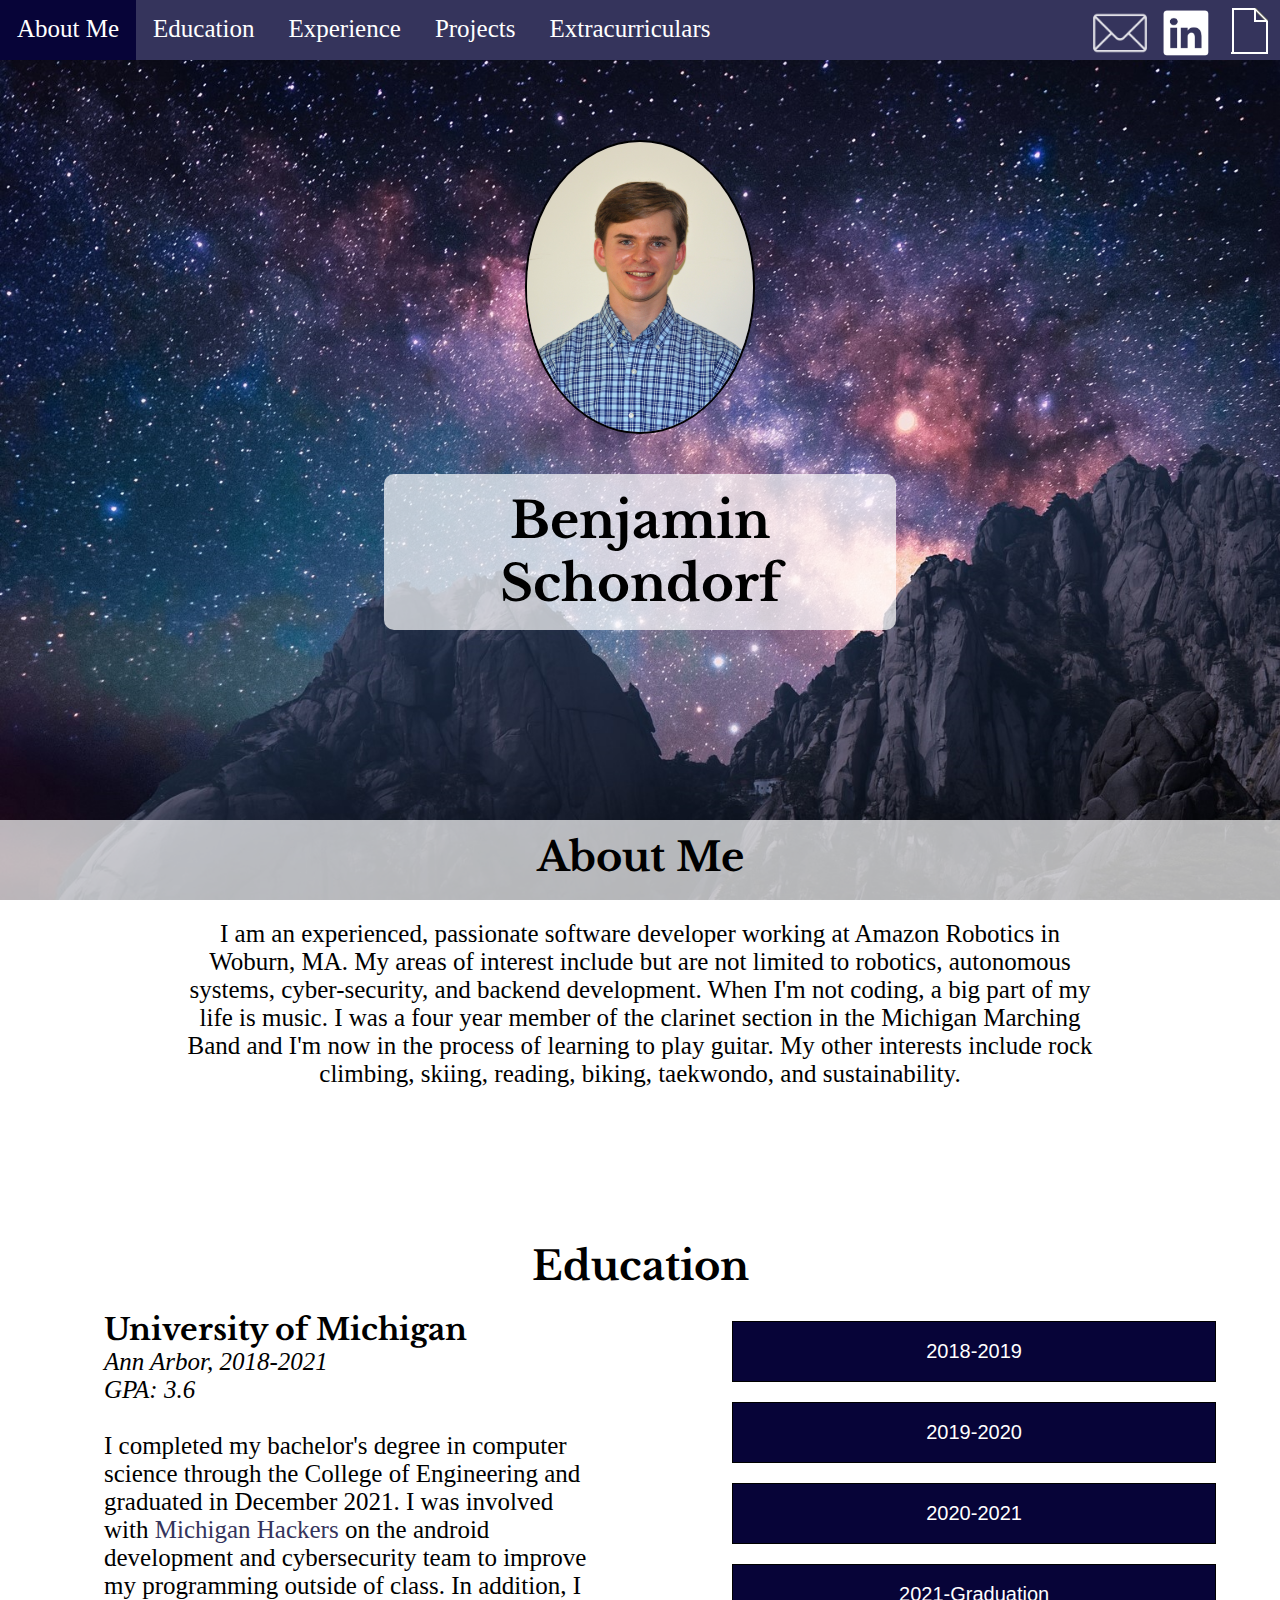
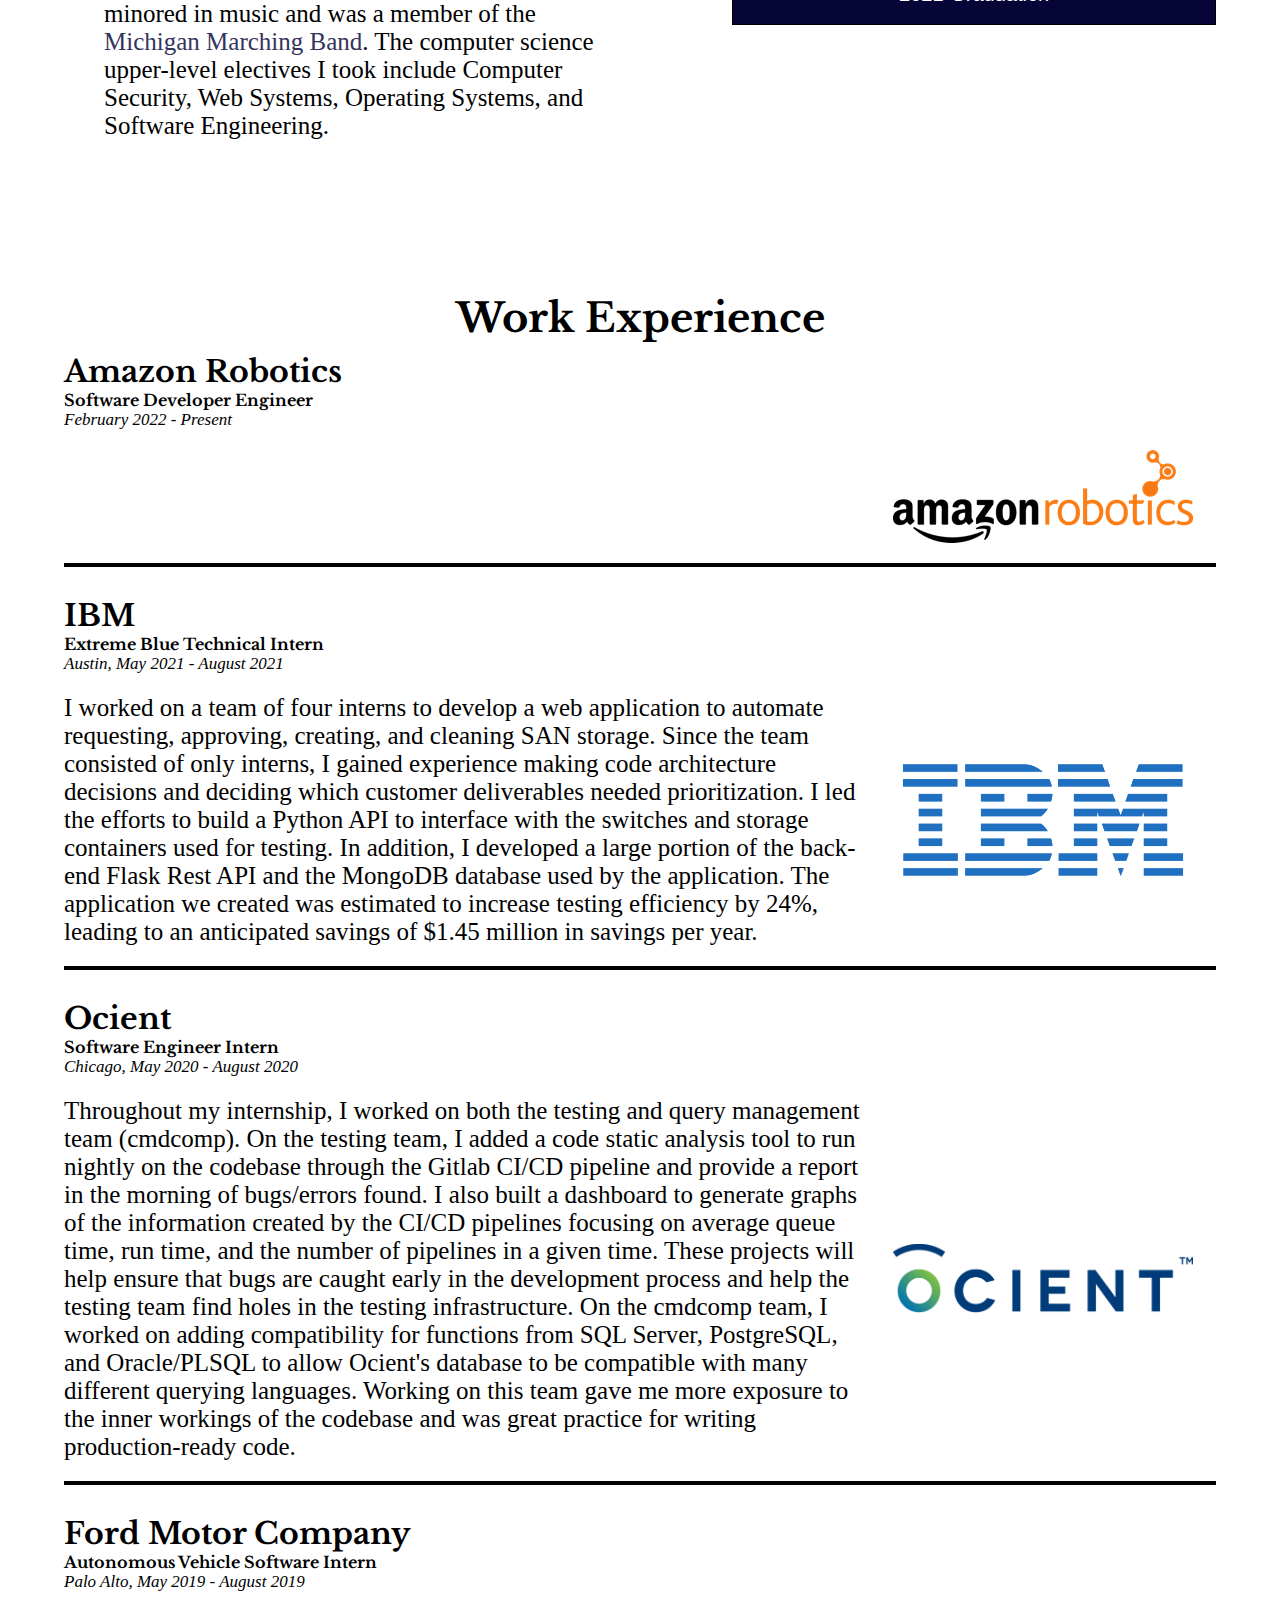
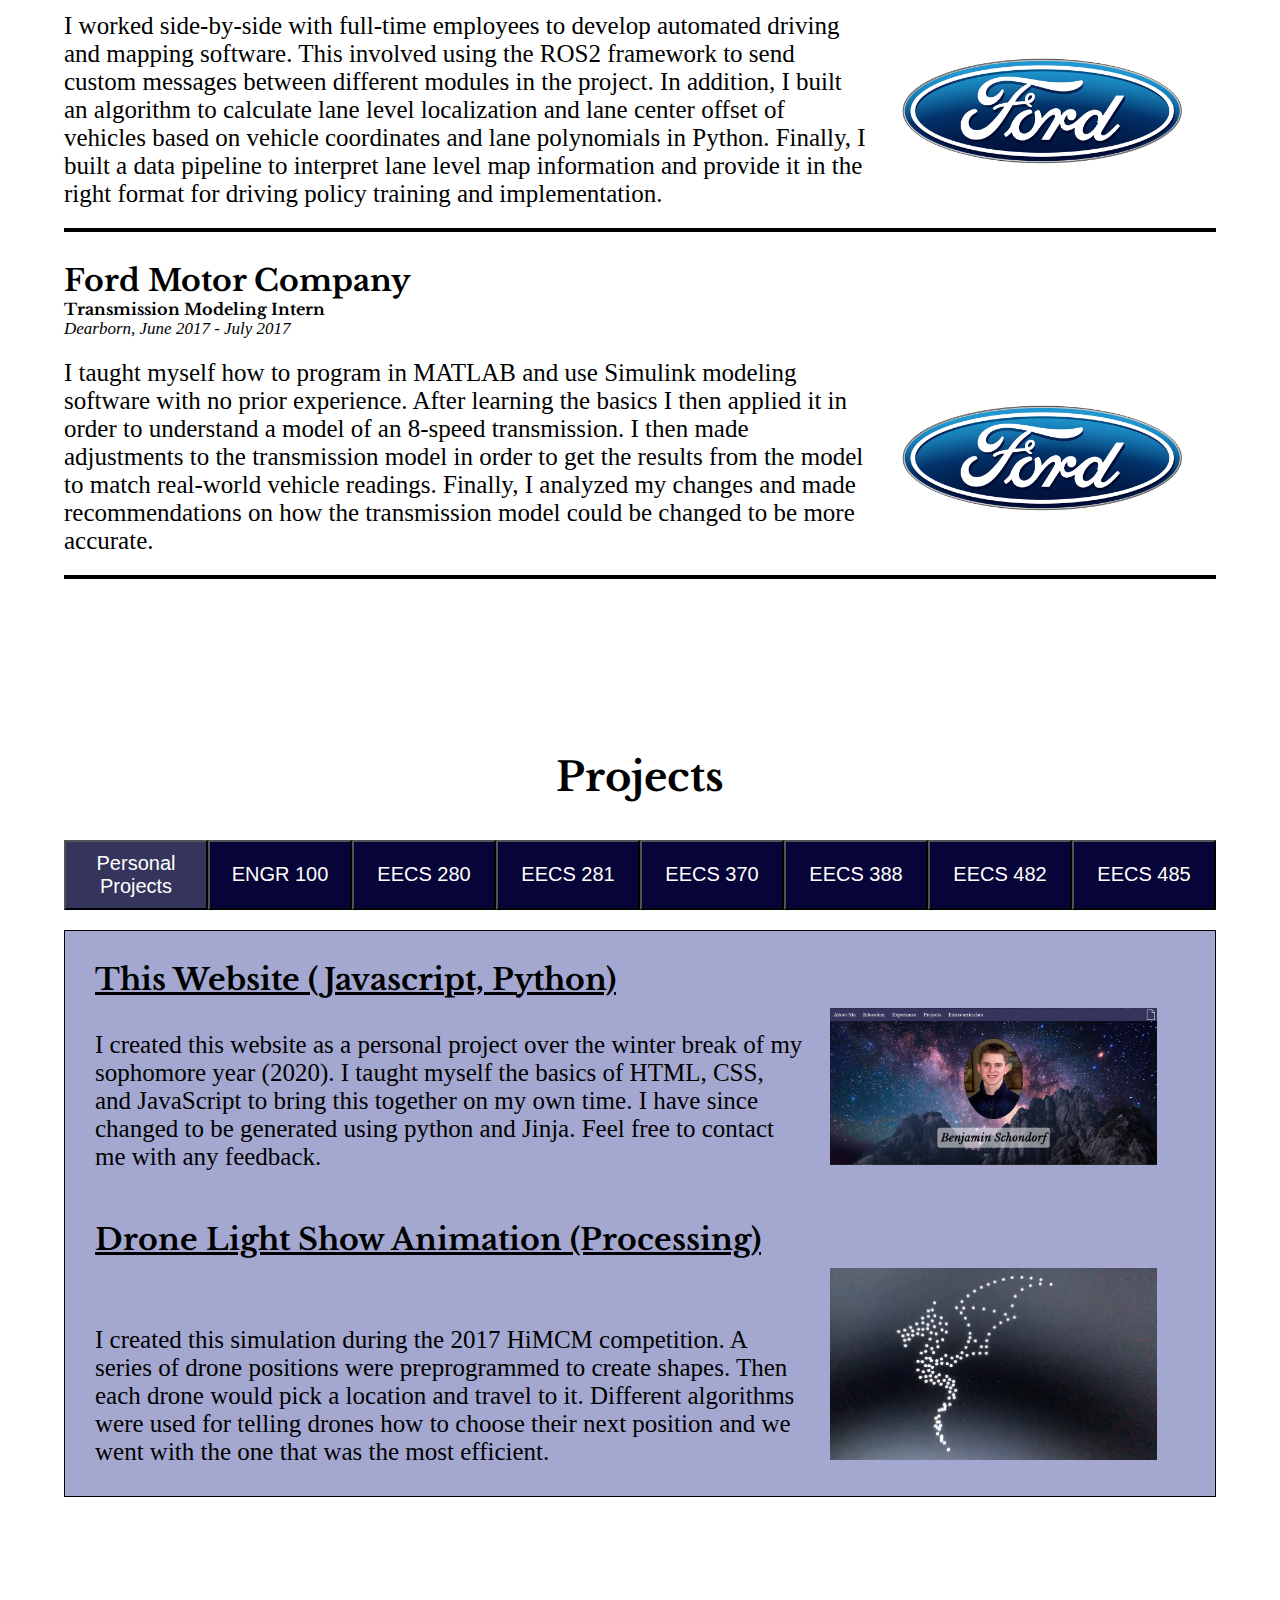
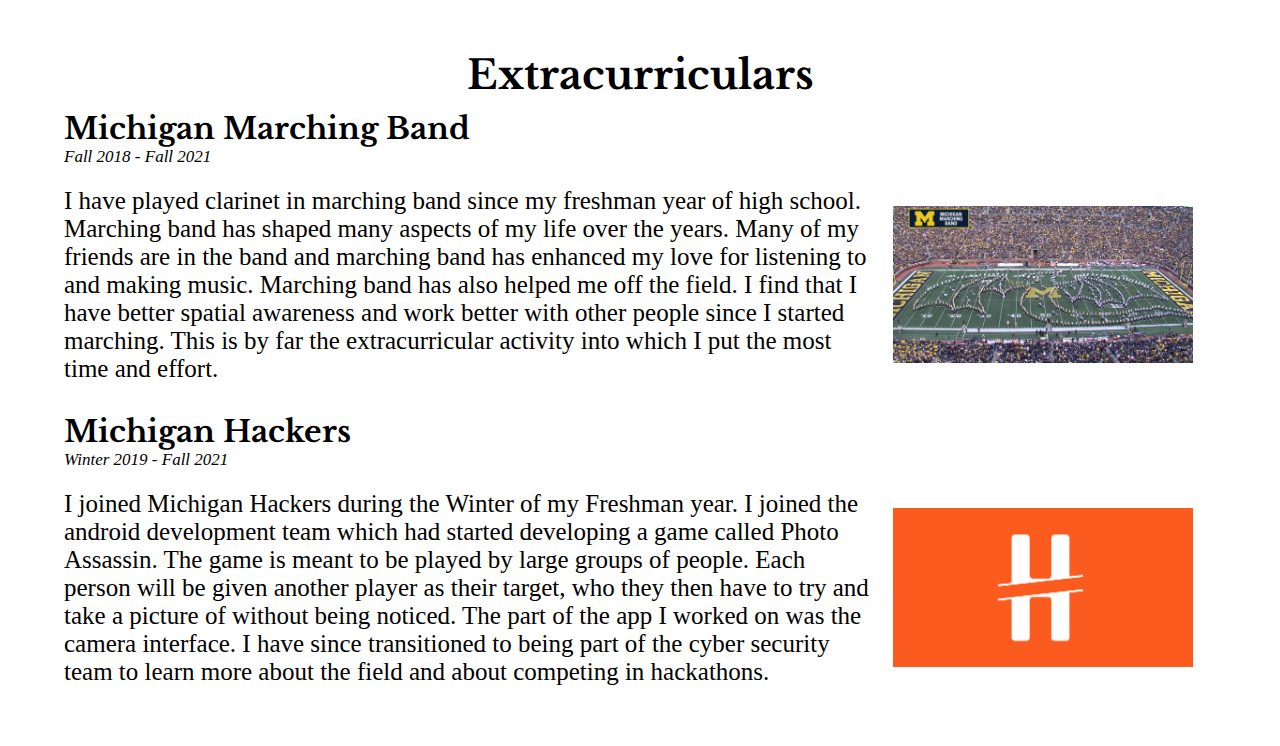
==== commit a9aee290: ""Fixed typo in aboutme"" ====
--- a/index.html
+++ b/index.html
@@ -49,7 +49,7 @@
         <div class="aboutme">
             <h1>About Me</h1>
             <br>
-            <p>I am an experienced, passionate software developer working at Amazon Robotics in Woburn, MA. My areas of interest include but are not limited to robotics, autonomous systems, cyber-security, and backend development. When I&#39;m not coding, a big part of my life is music. I was a four member of the clarinet section in the Michigan Marching Band and I&#39;m now in the process of learning to play guitar. My other interests include rock climbing, reading, biking, taekwondo, and sustainability.</p>
+            <p>I am an experienced, passionate software developer working at Amazon Robotics in Woburn, MA. My areas of interest include but are not limited to robotics, autonomous systems, cyber-security, and backend development. When I&#39;m not coding, a big part of my life is music. I was a four year member of the clarinet section in the Michigan Marching Band and I&#39;m now in the process of learning to play guitar. My other interests include rock climbing, skiing, reading, biking, taekwondo, and sustainability.</p>
         </div>
     </div>
 
